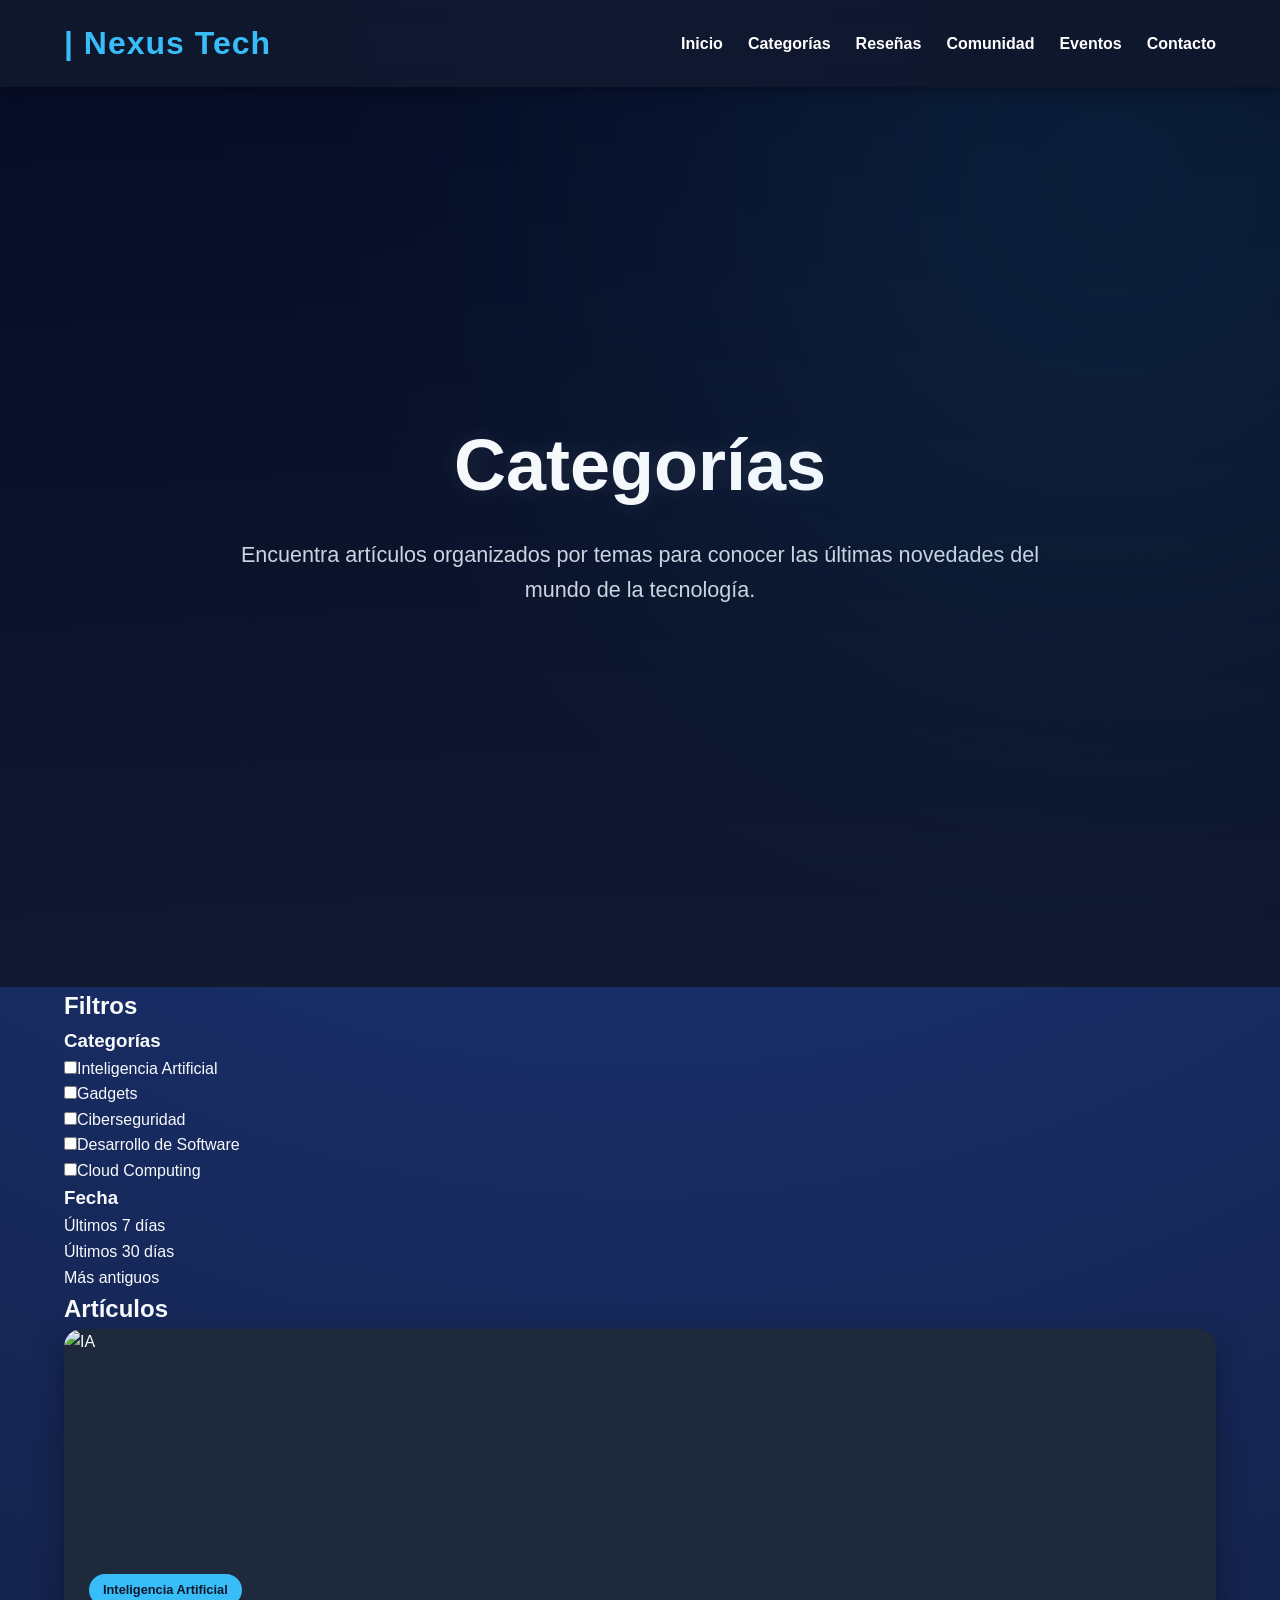
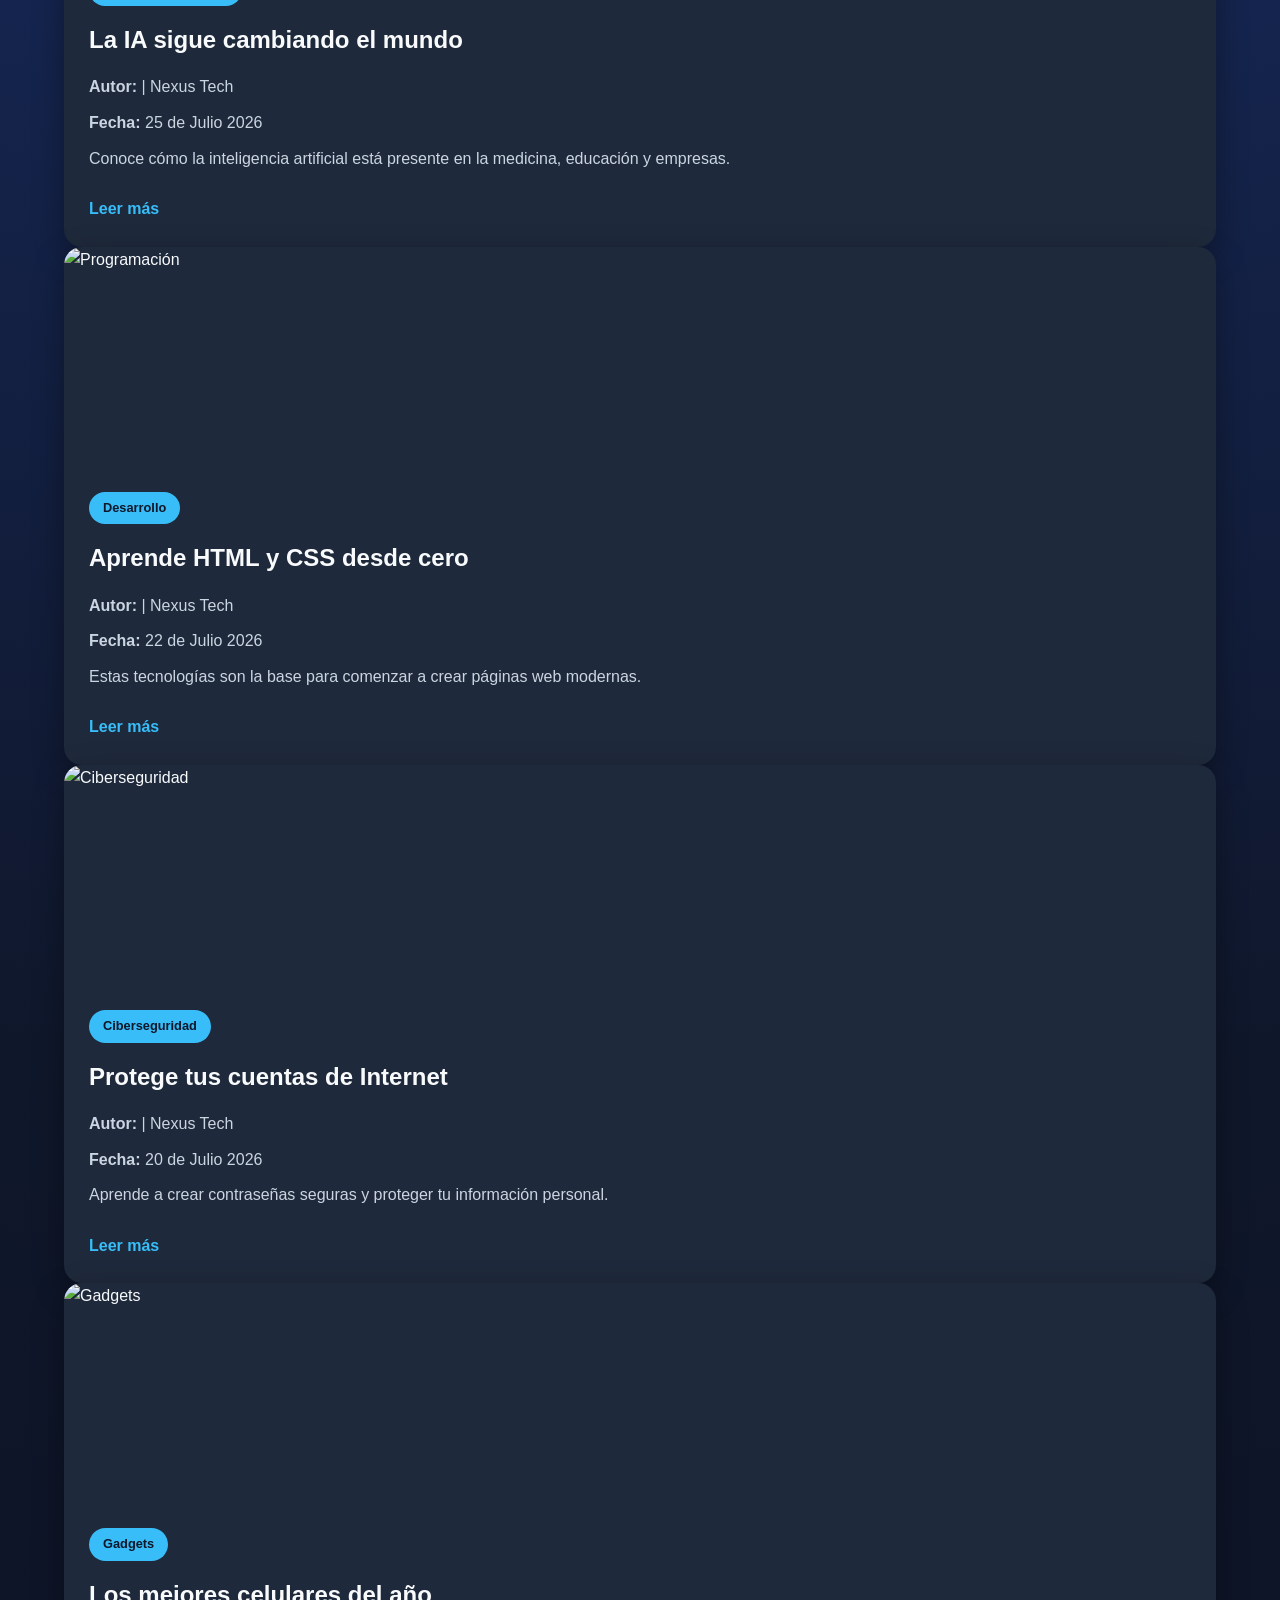
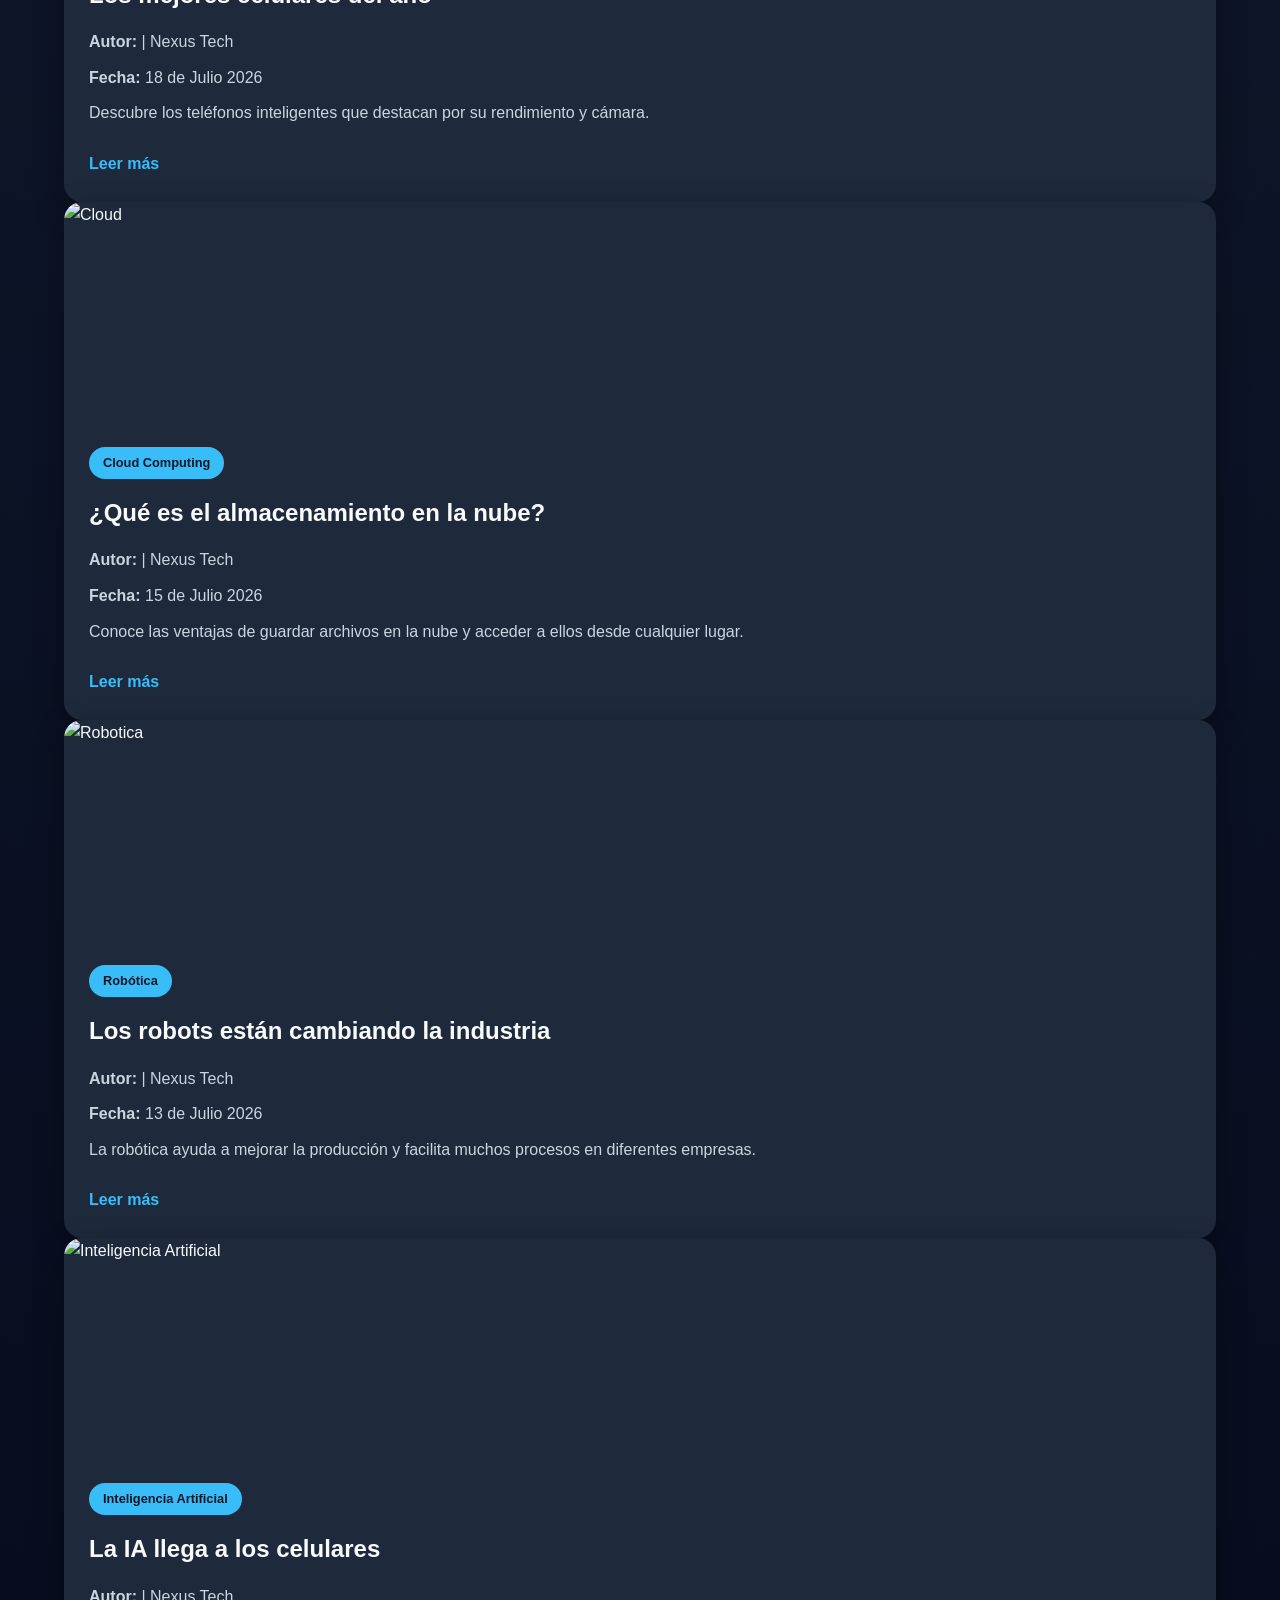
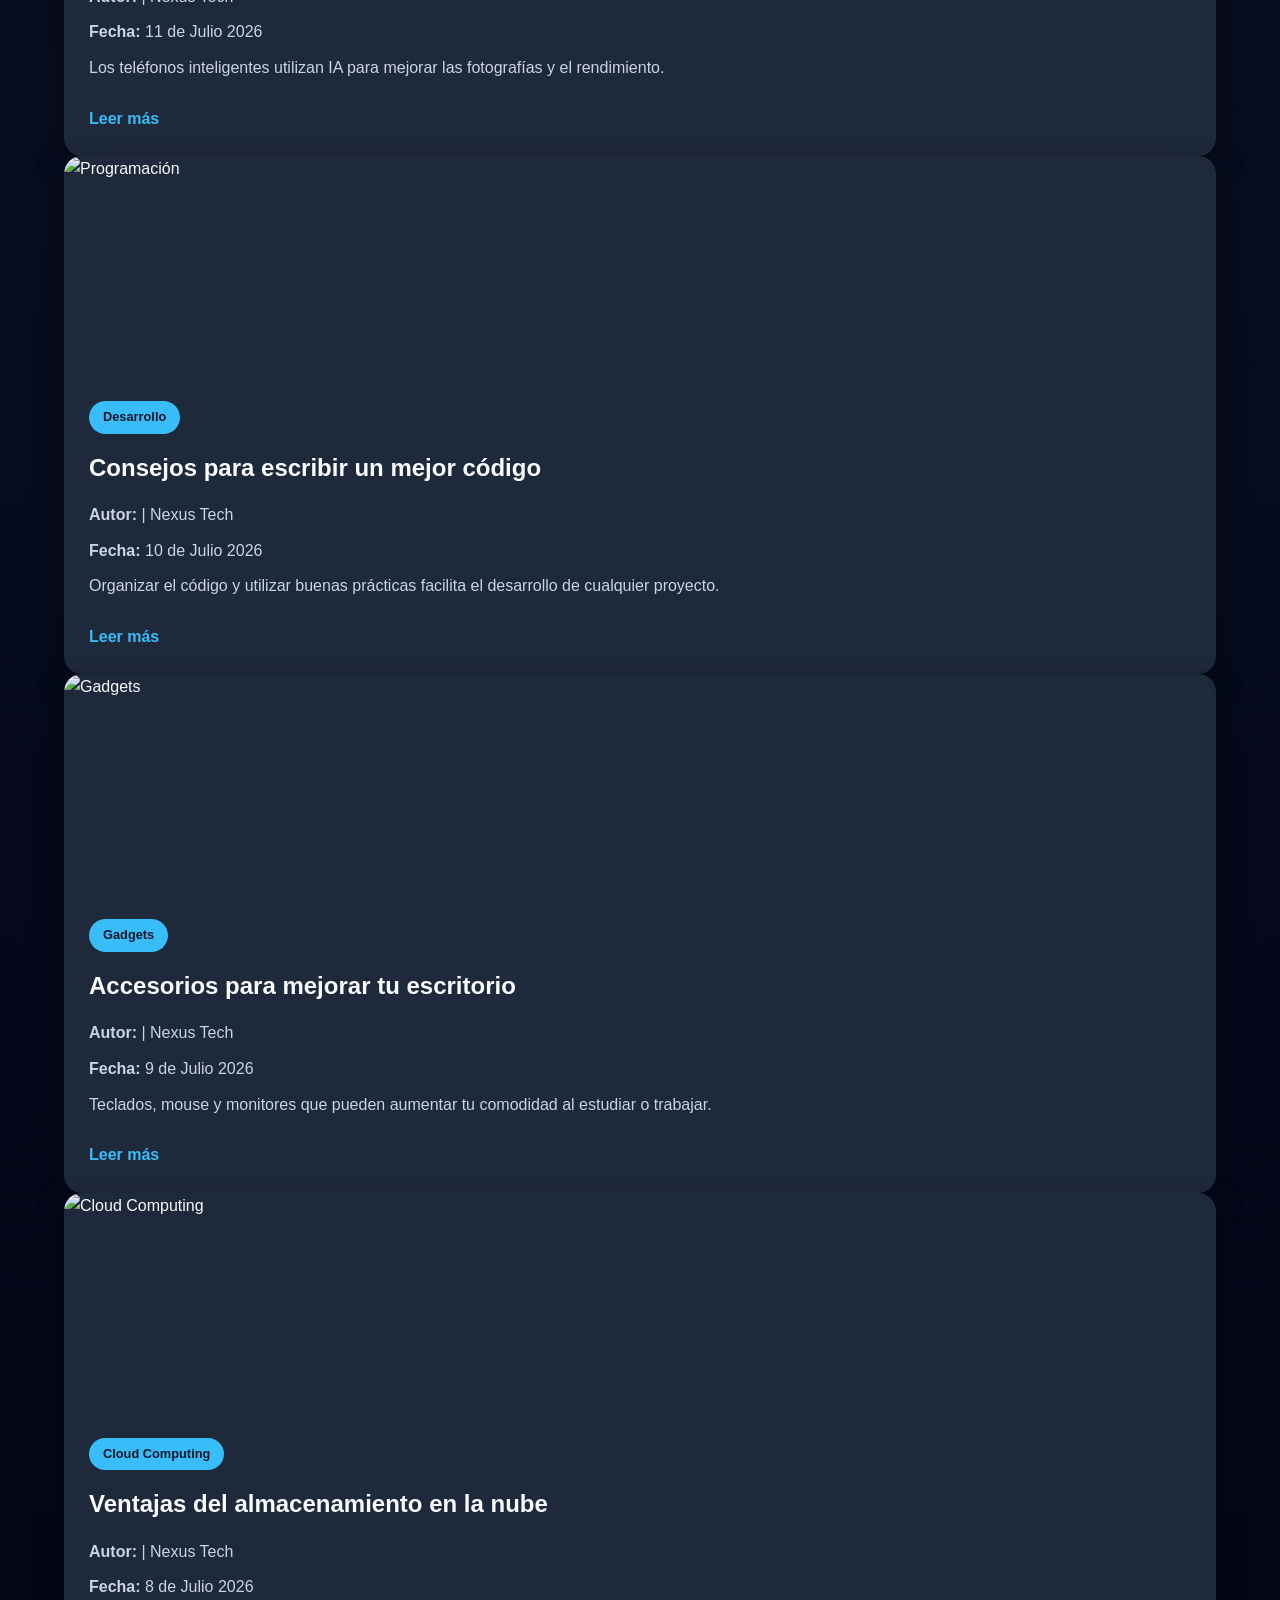
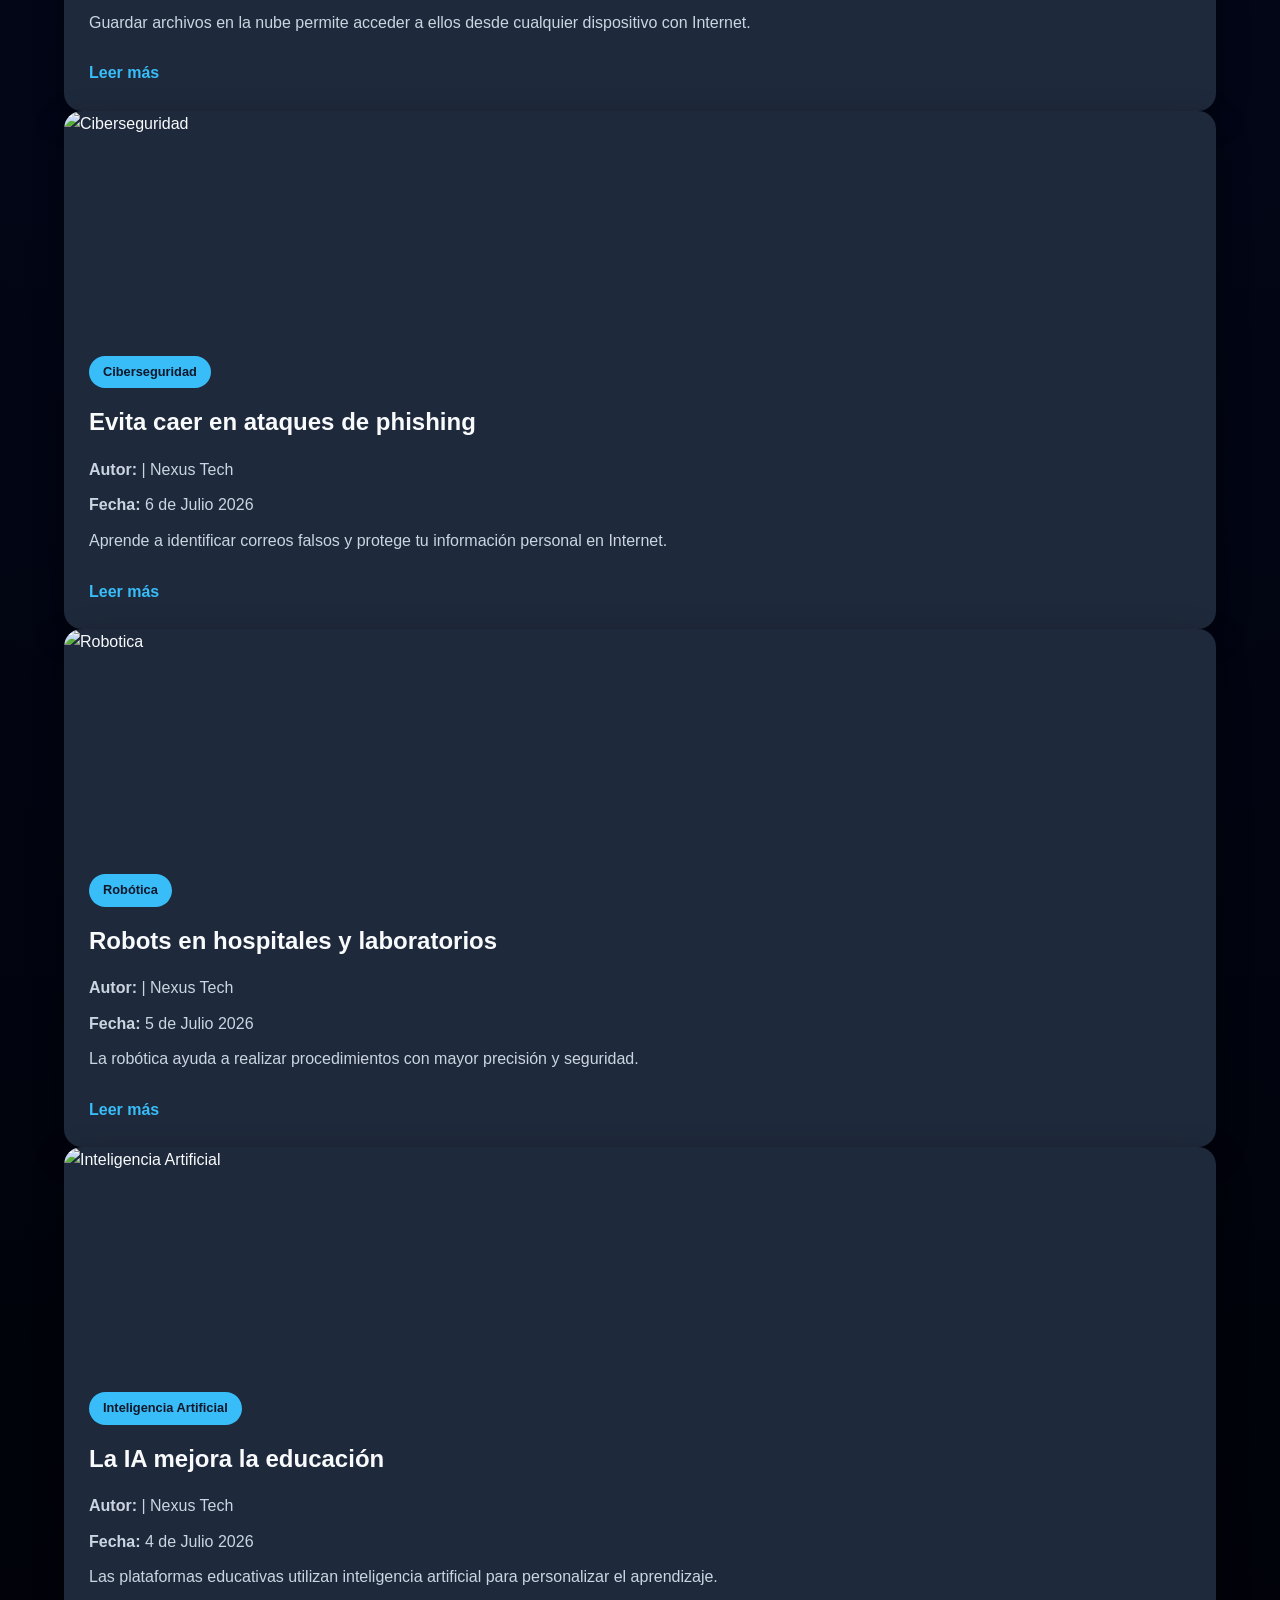
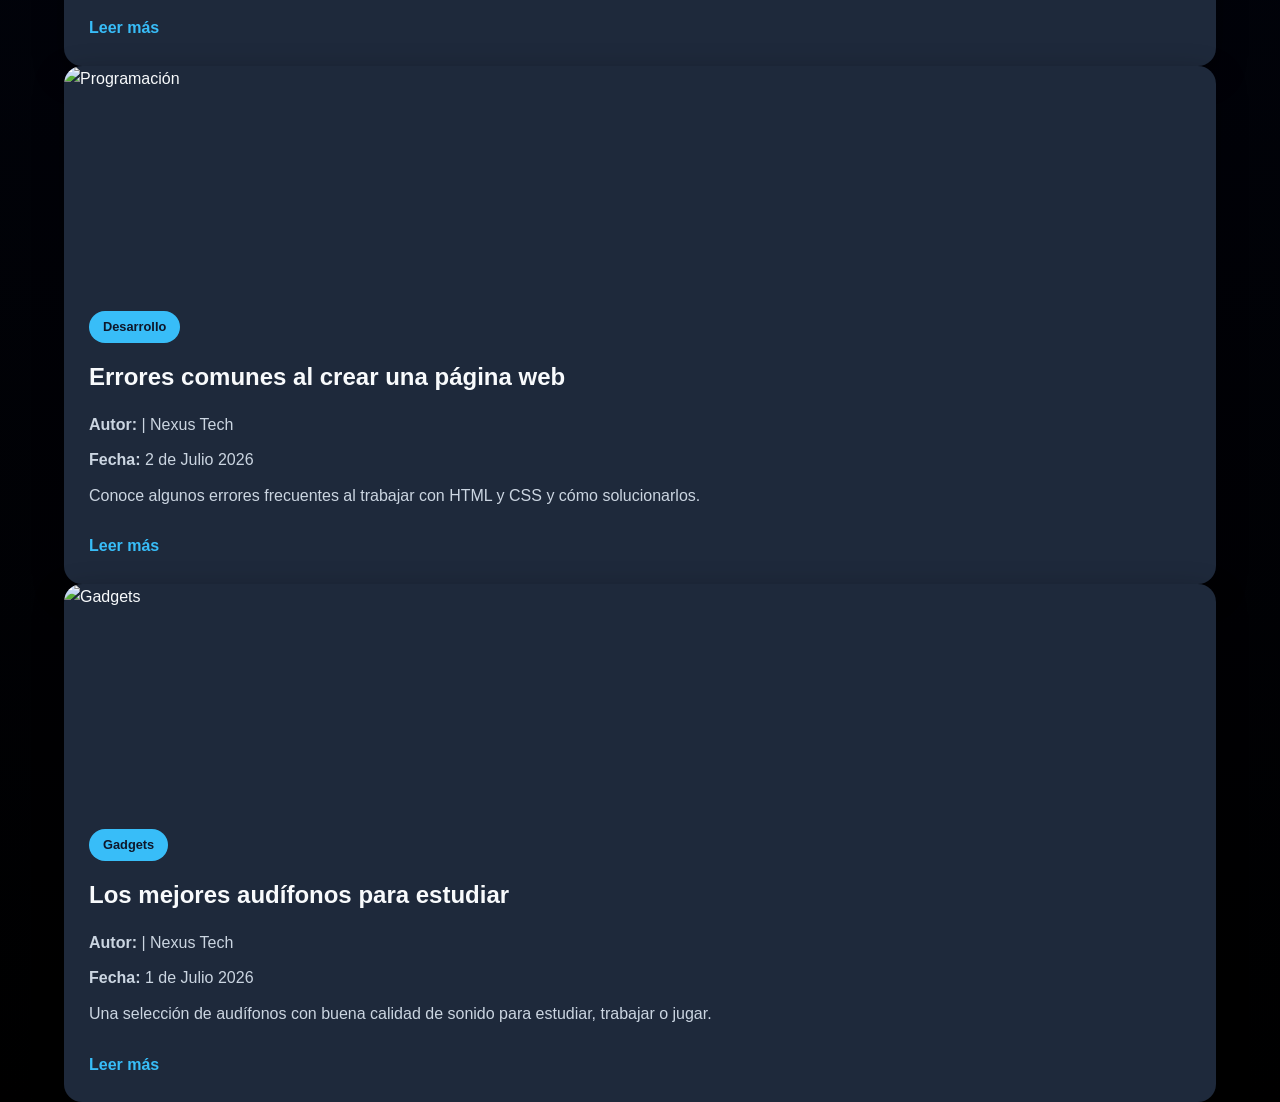
==== pages/categorias.html @ 12af5090 "Implementación de las páginas principales: Inicio y Categorías" ====
<!DOCTYPE html>
<html lang="es">
<head>
    <meta charset="UTF-8">
    <meta name="viewport" content="width=device-width, initial-scale=1.0">
    <title>| Nexus Tech - Categorías</title>
    <link rel="stylesheet" href="../assets/css/main.css">
</head>
<body>
    <header class="header">
        <div class="contenedor">
            <div class="logo">
                <h1>| Nexus Tech</h1>
            </div>
            <nav class="menu">
                <ul>
                    <li><a href="../index.html">Inicio</a></li>
                    <li><a href="categorias.html">Categorías</a></li>
                    <li><a href="resenas.html">Reseñas</a></li>
                    <li><a href="comunidad.html">Comunidad</a></li>
                    <li><a href="eventos.html">Eventos</a></li>
                    <li><a href="contacto.html">Contacto</a></li>
                </ul>
            </nav>
        </div>
    </header>

    <!--TITULO 8:39 -->
    <section class="hero">
        <div class="hero-contenido">
            <h2>Categorías</h2>
            <p>Encuentra artículos organizados por temas para conocer las últimas novedades del mundo de la tecnología.</p>
        </div>
    </section>
    <main class="contenedor">
        <div class="contenido-categorias">

            <aside class="filtros">
                <h2>Filtros</h2>
                <h3>Categorías</h3>
                <ul>
                    <li><input type="checkbox">Inteligencia Artificial</li>
                    <li><input type="checkbox">Gadgets</li>
                    <li><input type="checkbox">Ciberseguridad</li>
                    <li><input type="checkbox">Desarrollo de Software</li>
                    <li> <input type="checkbox">Cloud Computing</li>
                </ul>
                <h3>Fecha</h3>
                <ul>
                    <li>Últimos 7 días</li>
                    <li>Últimos 30 días</li>
                    <li>Más antiguos</li>
                </ul>
            </aside>

            <!--ARTÍCULOS 9:0 -->
            <section class="lista-articulos">
                <h2>Artículos</h2>
                <div class="grid-categorias">

                    <!-- Tarjeta 1 -->
                    <article class="tarjeta">
                        <img src="../assets/img/ia.jpg" alt="IA">
                        <div class="contenido">
                            <span>Inteligencia Artificial</span>
                            <h3>La IA sigue cambiando el mundo</h3>
                            <p><strong>Autor:</strong> | Nexus Tech</p>
                            <p><strong>Fecha:</strong> 25 de Julio 2026</p>
                            <p>Conoce cómo la inteligencia artificial está presente en la medicina, educación y empresas.</p>
                            <a href="#">Leer más</a>
                        </div>
                    </article>

                    <!-- Tarjeta 2 -->
                    <article class="tarjeta">
                        <img src="../assets/img/programacion.jpg" alt="Programación">
                        <div class="contenido">
                            <span>Desarrollo</span>
                            <h3>Aprende HTML y CSS desde cero</h3>
                            <p><strong>Autor:</strong> | Nexus Tech</p>
                            <p><strong>Fecha:</strong> 22 de Julio 2026</p>
                            <p>Estas tecnologías son la base para comenzar a crear páginas web modernas.</p>
                            <a href="#">Leer más</a>
                        </div>
                    </article>

                    <!-- Tarjeta 3 -->
                    <article class="tarjeta">
                        <img src="../assets/img/ciberseguridad.jpg" alt="Ciberseguridad">
                        <div class="contenido">
                            <span>Ciberseguridad</span>
                            <h3>Protege tus cuentas de Internet</h3>
                            <p><strong>Autor:</strong> | Nexus Tech</p>
                            <p><strong>Fecha:</strong> 20 de Julio 2026</p>
                            <p>Aprende a crear contraseñas seguras y proteger tu información personal.</p>
                            <a href="#">Leer más</a>
                        </div>
                    </article>

                    <!-- Tarjeta 4 -->
                    <article class="tarjeta">
                        <img src="../assets/img/gadgets.jpg" alt="Gadgets">
                        <div class="contenido">
                            <span>Gadgets</span>
                            <h3>Los mejores celulares del año</h3>
                            <p><strong>Autor:</strong> | Nexus Tech</p>
                            <p><strong>Fecha:</strong> 18 de Julio 2026</p>
                            <p>Descubre los teléfonos inteligentes que destacan por su rendimiento y cámara.</p>
                            <a href="#">Leer más</a>
                        </div>
                    </article>

                    <!-- Tarjeta 5 -->
                    <article class="tarjeta">
                        <img src="../assets/img/cloud.jpg" alt="Cloud">
                        <div class="contenido">
                            <span>Cloud Computing</span>
                            <h3>¿Qué es el almacenamiento en la nube?</h3>
                            <p><strong>Autor:</strong> | Nexus Tech</p>
                            <p><strong>Fecha:</strong> 15 de Julio 2026</p>
                            <p>Conoce las ventajas de guardar archivos en la nube y acceder a ellos desde cualquier lugar.</p>
                            <a href="#">Leer más</a>
                        </div>
                    </article>

                     <!-- Tarjeta 6 -->
                    <article class="tarjeta">
                        <img src="../assets/img/robotica.jpg" alt="Robotica">
                        <div class="contenido">
                            <span>Robótica</span>
                            <h3>Los robots están cambiando la industria</h3>
                            <p><strong>Autor:</strong> | Nexus Tech</p>
                            <p><strong>Fecha:</strong> 13 de Julio 2026</p>
                            <p>La robótica ayuda a mejorar la producción y facilita muchos procesos en diferentes empresas.</p>
                            <a href="#">Leer más</a>
                        </div>
                    </article>

                    <!-- Tarjeta 7 -->
                    <article class="tarjeta">
                        <img src="../assets/img/ia.jpg" alt="Inteligencia Artificial">
                        <div class="contenido">
                            <span>Inteligencia Artificial</span>
                            <h3>La IA llega a los celulares</h3>
                            <p><strong>Autor:</strong> | Nexus Tech</p>
                            <p><strong>Fecha:</strong> 11 de Julio 2026</p>
                            <p>Los teléfonos inteligentes utilizan IA para mejorar las fotografías y el rendimiento.</p>
                            <a href="#">Leer más</a>
                        </div>
                    </article>

                    <!-- Tarjeta 8 -->
                    <article class="tarjeta">
                        <img src="../assets/img/programacion.jpg" alt="Programación">
                        <div class="contenido">
                            <span>Desarrollo</span>
                            <h3>Consejos para escribir un mejor código</h3>
                            <p><strong>Autor:</strong> | Nexus Tech</p>
                            <p><strong>Fecha:</strong> 10 de Julio 2026</p>
                            <p>Organizar el código y utilizar buenas prácticas facilita el desarrollo de cualquier proyecto.</p>
                            <a href="#">Leer más</a>
                        </div>
                    </article>

                    <!-- Tarjeta 9 -->
                    <article class="tarjeta">
                        <img src="../assets/img/gadgets.jpg" alt="Gadgets">
                        <div class="contenido">
                            <span>Gadgets</span>
                            <h3>Accesorios para mejorar tu escritorio</h3>
                            <p><strong>Autor:</strong> | Nexus Tech</p>
                            <p><strong>Fecha:</strong> 9 de Julio 2026</p>
                            <p>Teclados, mouse y monitores que pueden aumentar tu comodidad al estudiar o trabajar.</p>
                            <a href="#">Leer más</a>
                        </div>
                    </article>

                    <!-- Tarjeta 10 -->
                    <article class="tarjeta">
                        <img src="../assets/img/cloud.jpg" alt="Cloud Computing">
                        <div class="contenido">
                            <span>Cloud Computing</span>
                            <h3>Ventajas del almacenamiento en la nube</h3>
                            <p><strong>Autor:</strong> | Nexus Tech</p>
                            <p><strong>Fecha:</strong> 8 de Julio 2026</p>
                            <p>Guardar archivos en la nube permite acceder a ellos desde cualquier dispositivo con Internet.</p>
                            <a href="#">Leer más</a>
                        </div>
                    </article>

                    <!-- Tarjeta 11 -->
                    <article class="tarjeta">
                        <img src="../assets/img/ciberseguridad.jpg" alt="Ciberseguridad">
                        <div class="contenido">
                            <span>Ciberseguridad</span>
                            <h3>Evita caer en ataques de phishing</h3>
                            <p><strong>Autor:</strong> | Nexus Tech</p>
                            <p><strong>Fecha:</strong> 6 de Julio 2026</p>
                            <p>Aprende a identificar correos falsos y protege tu información personal en Internet.</p>
                            <a href="#">Leer más</a>
                        </div>
                    </article>

                    <!-- Tarjeta 12 -->
                    <article class="tarjeta">
                        <img src="../assets/img/robotica.jpg" alt="Robotica">
                        <div class="contenido">
                            <span>Robótica</span>
                            <h3>Robots en hospitales y laboratorios</h3>
                            <p><strong>Autor:</strong> | Nexus Tech</p>
                            <p><strong>Fecha:</strong> 5 de Julio 2026</p>
                            <p>La robótica ayuda a realizar procedimientos con mayor precisión y seguridad.</p>
                            <a href="#">Leer más</a>
                        </div>
                    </article>

                    <!-- Tarjeta 13 -->
                    <article class="tarjeta">
                        <img src="../assets/img/ia.jpg" alt="Inteligencia Artificial">
                        <div class="contenido">
                            <span>Inteligencia Artificial</span>
                            <h3>La IA mejora la educación</h3>
                            <p><strong>Autor:</strong> | Nexus Tech</p>
                            <p><strong>Fecha:</strong> 4 de Julio 2026</p>
                            <p>Las plataformas educativas utilizan inteligencia artificial para personalizar el aprendizaje.</p>
                            <a href="#">Leer más</a>
                        </div>
                    </article>

                    <!-- Tarjeta 14 -->
                    <article class="tarjeta">
                        <img src="../assets/img/programacion.jpg" alt="Programación">
                        <div class="contenido">
                            <span>Desarrollo</span>
                            <h3>Errores comunes al crear una página web</h3>
                            <p><strong>Autor:</strong> | Nexus Tech</p>
                            <p><strong>Fecha:</strong> 2 de Julio 2026</p>
                            <p>Conoce algunos errores frecuentes al trabajar con HTML y CSS y cómo solucionarlos.</p>
                            <a href="#">Leer más</a>
                        </div>
                    </article>

                    <!-- Tarjeta 15 -->
                    <article class="tarjeta">
                        <img src="../assets/img/gadgets.jpg" alt="Gadgets">
                        <div class="contenido">
                            <span>Gadgets</span>
                            <h3>Los mejores audífonos para estudiar</h3>
                            <p><strong>Autor:</strong> | Nexus Tech</p>
                            <p><strong>Fecha:</strong> 1 de Julio 2026</p>
                            <p>Una selección de audífonos con buena calidad de sonido para estudiar, trabajar o jugar.</p>
                            <a href="#">Leer más</a>
                        </div>
                    </article>
---- assets/css/main.css ----
/* Importar los demás archivos */
@import url("layout.css");
@import url("components.css");
@import url("responsive.css");

/* RESET */
*{
    margin: 0;
    padding: 0;
    box-sizing: border-box;
}

/* VARIABLES */
:root{
    --color-principal:#0f172a;
    --color-secundario:#1e293b;
    --color-acento:#38bdf8;
    --color-texto:#f8fafc;
    --color-gris:#94a3b8;

    --fuente:'Segoe UI', Tahoma, Geneva, Verdana, sans-serif;
}

/* ESTILOS GENERALES */
body{
    font-family: var(--fuente);
    color: var(--color-texto);
    line-height: 1.6;

    background:
    radial-gradient(circle at top,#1e3a8a 0%,#0f172a 30%,#020617 70%,#000000 100%);

    overflow-x:hidden;
}

a{
    text-decoration: none;
    color: inherit;
}

ul{
    list-style: none;
}

img{
    width: 100%;
    display: block;
}

.contenedor{
    width: 90%;
    max-width: 1200px;
    margin: auto;
}
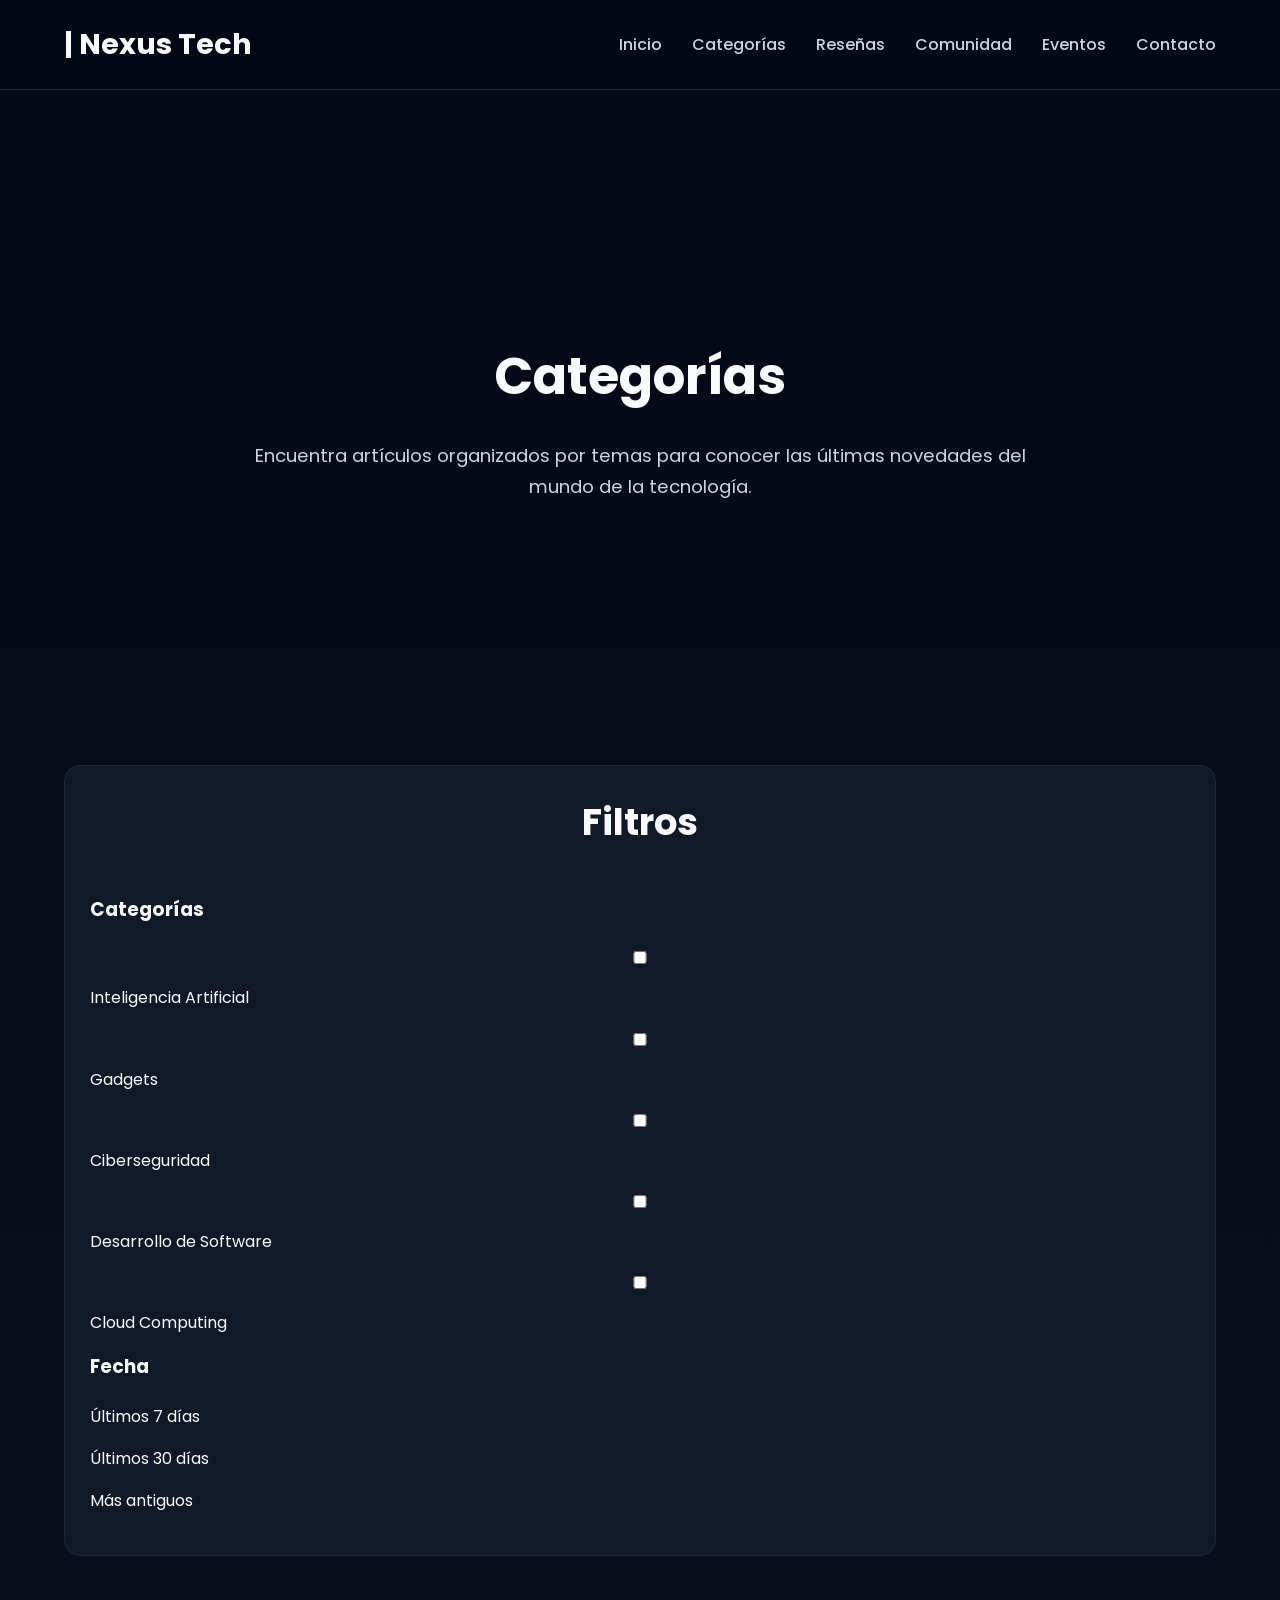
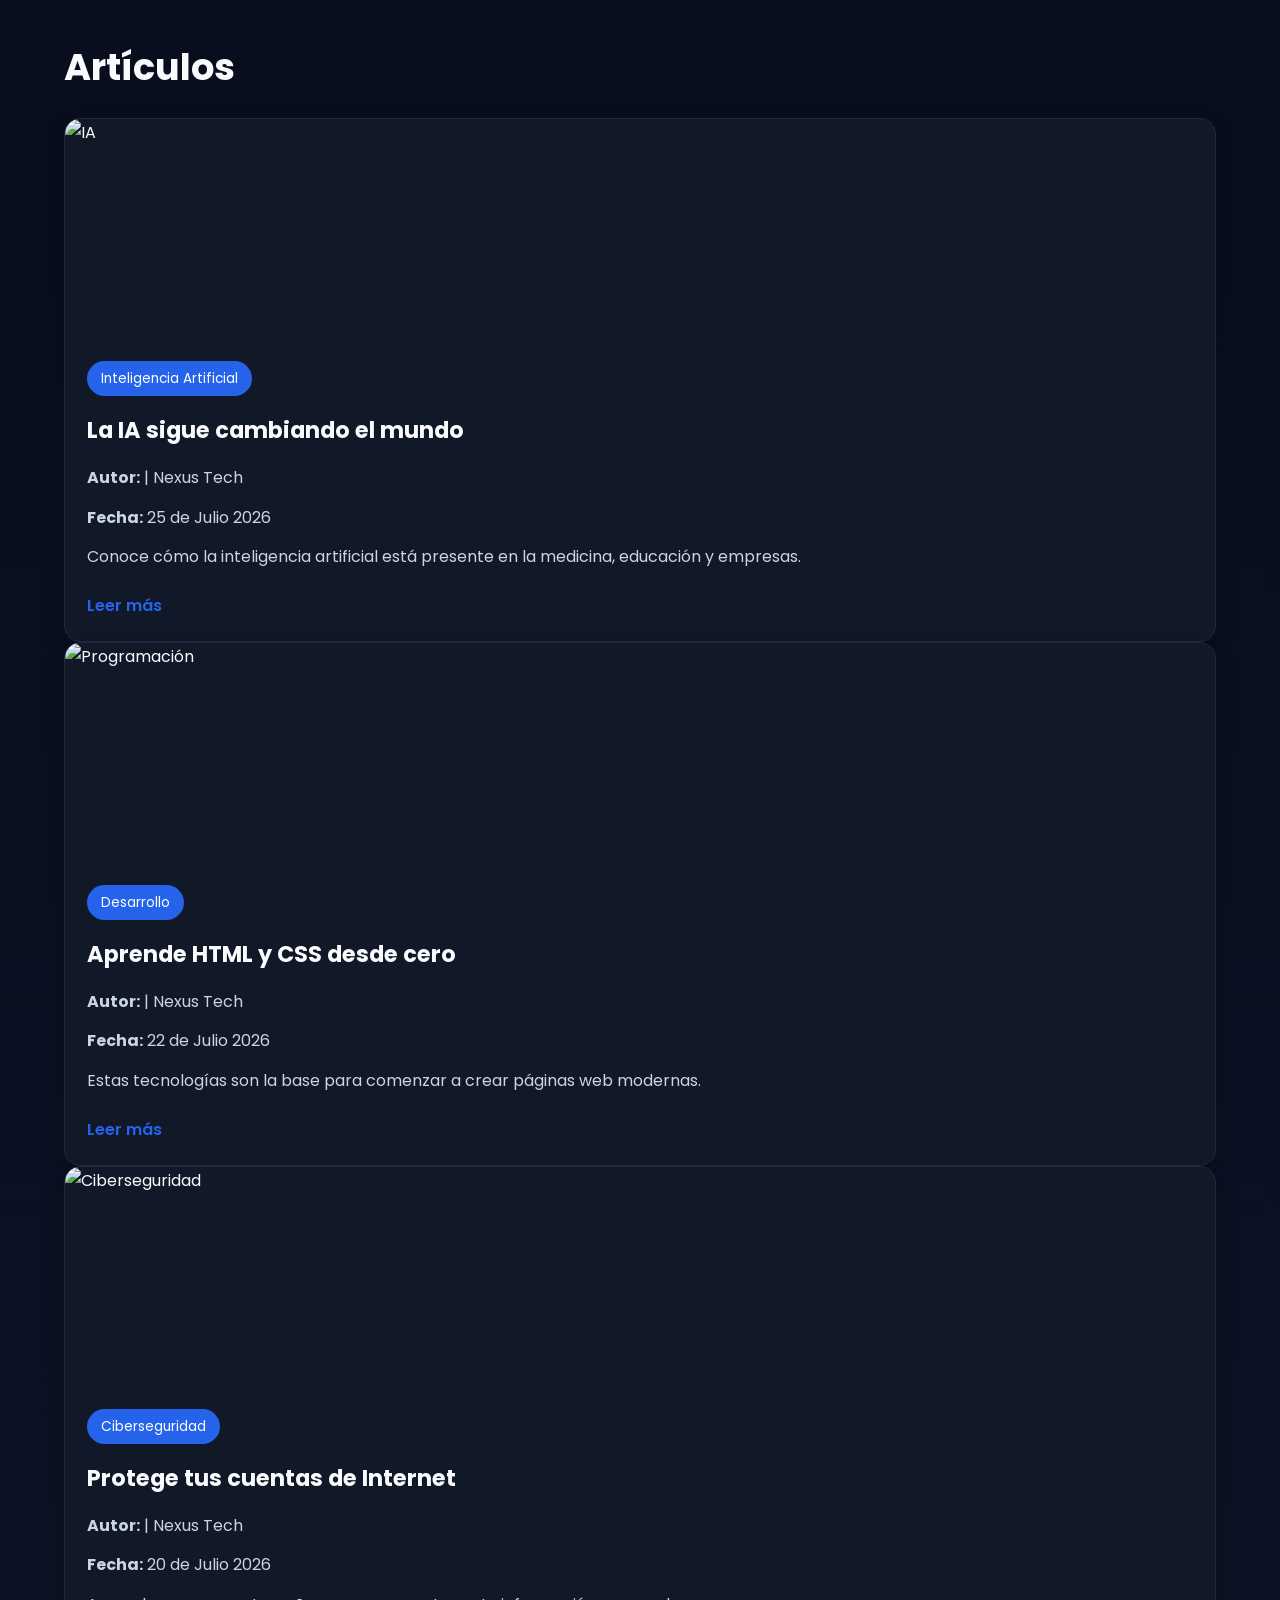
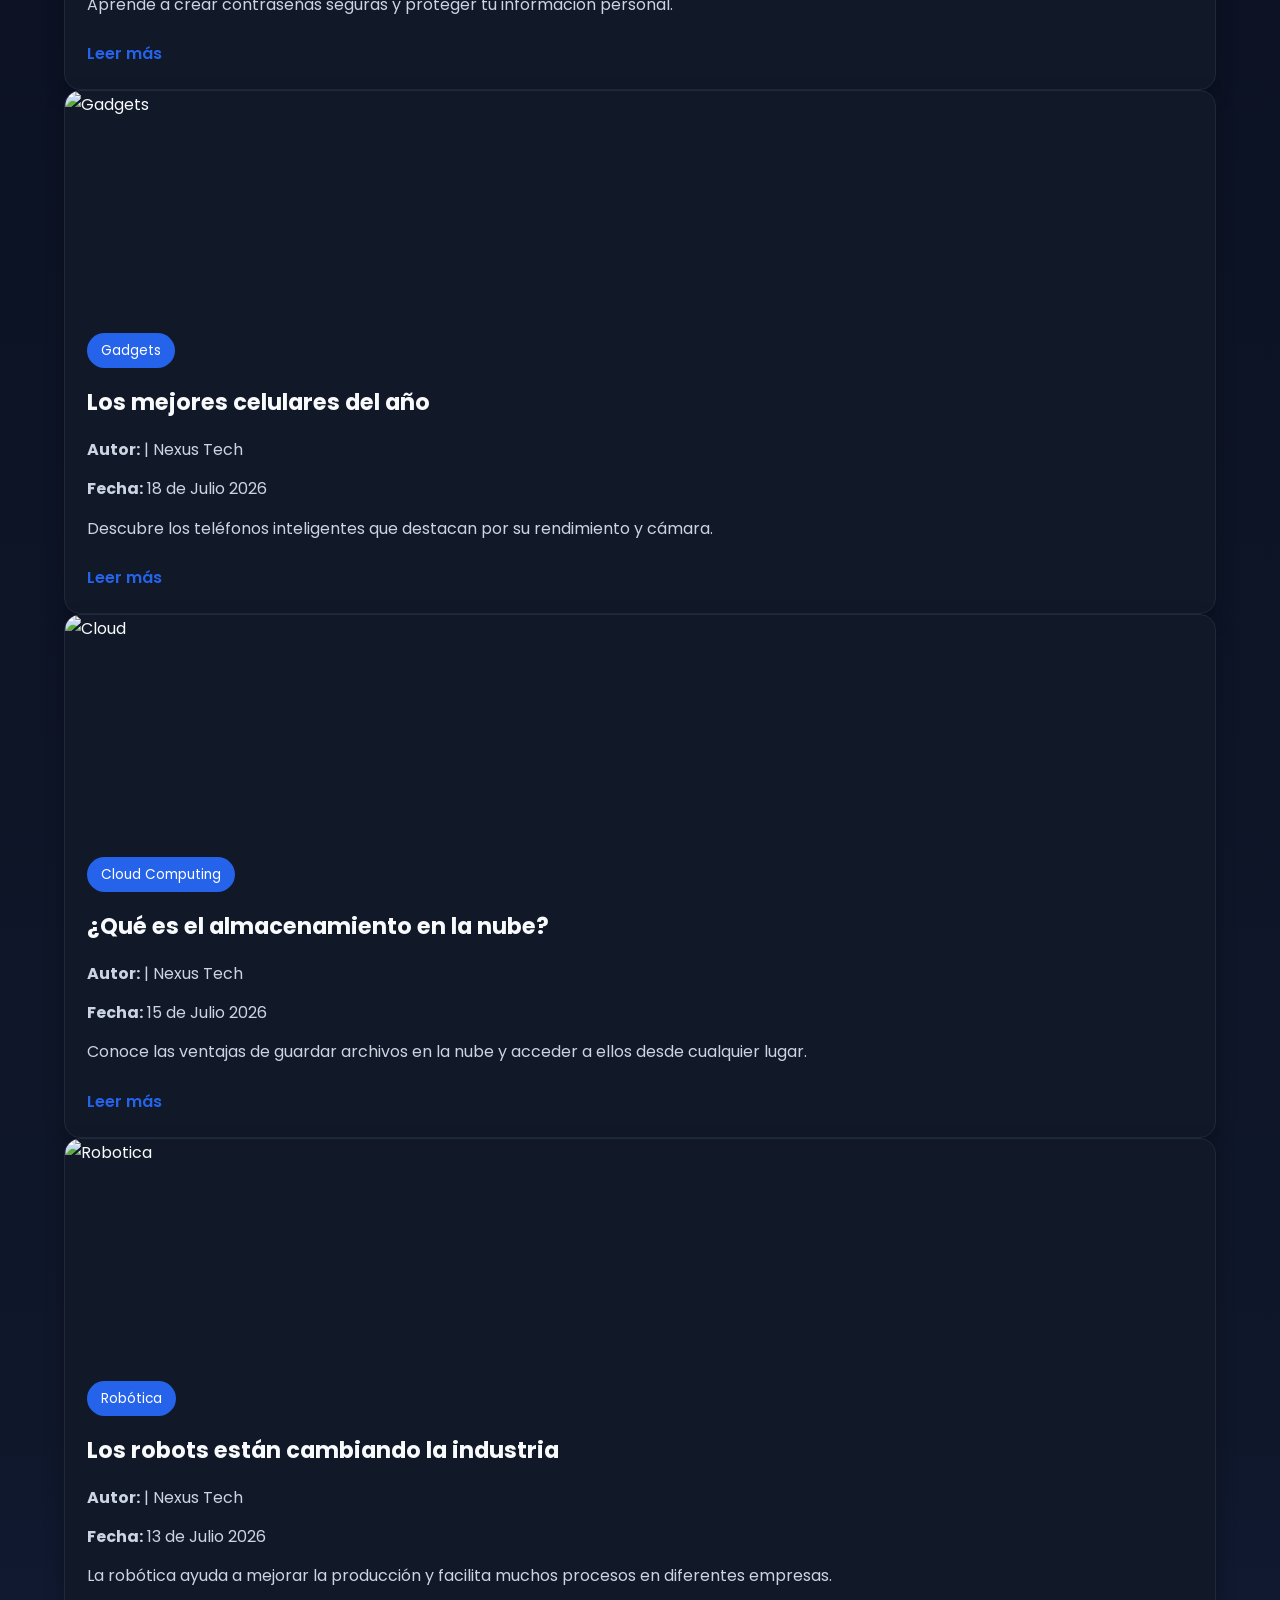
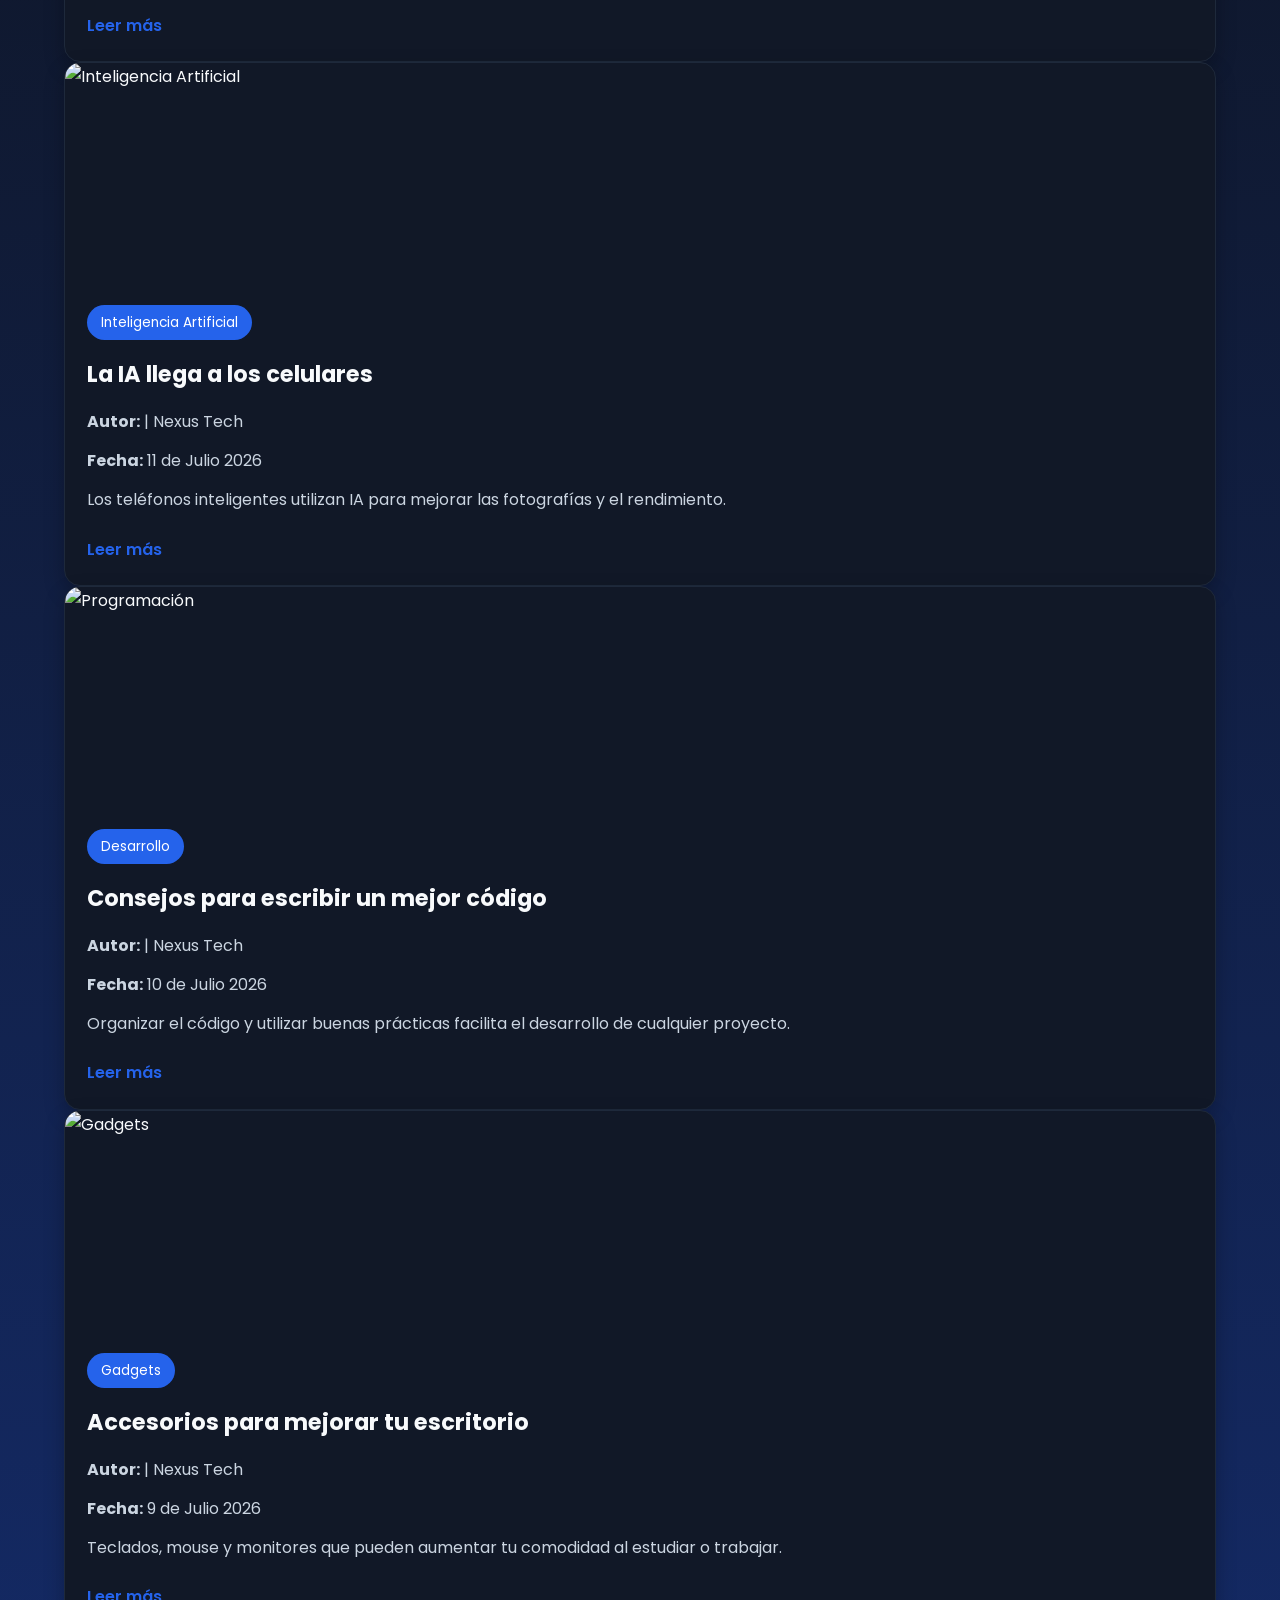
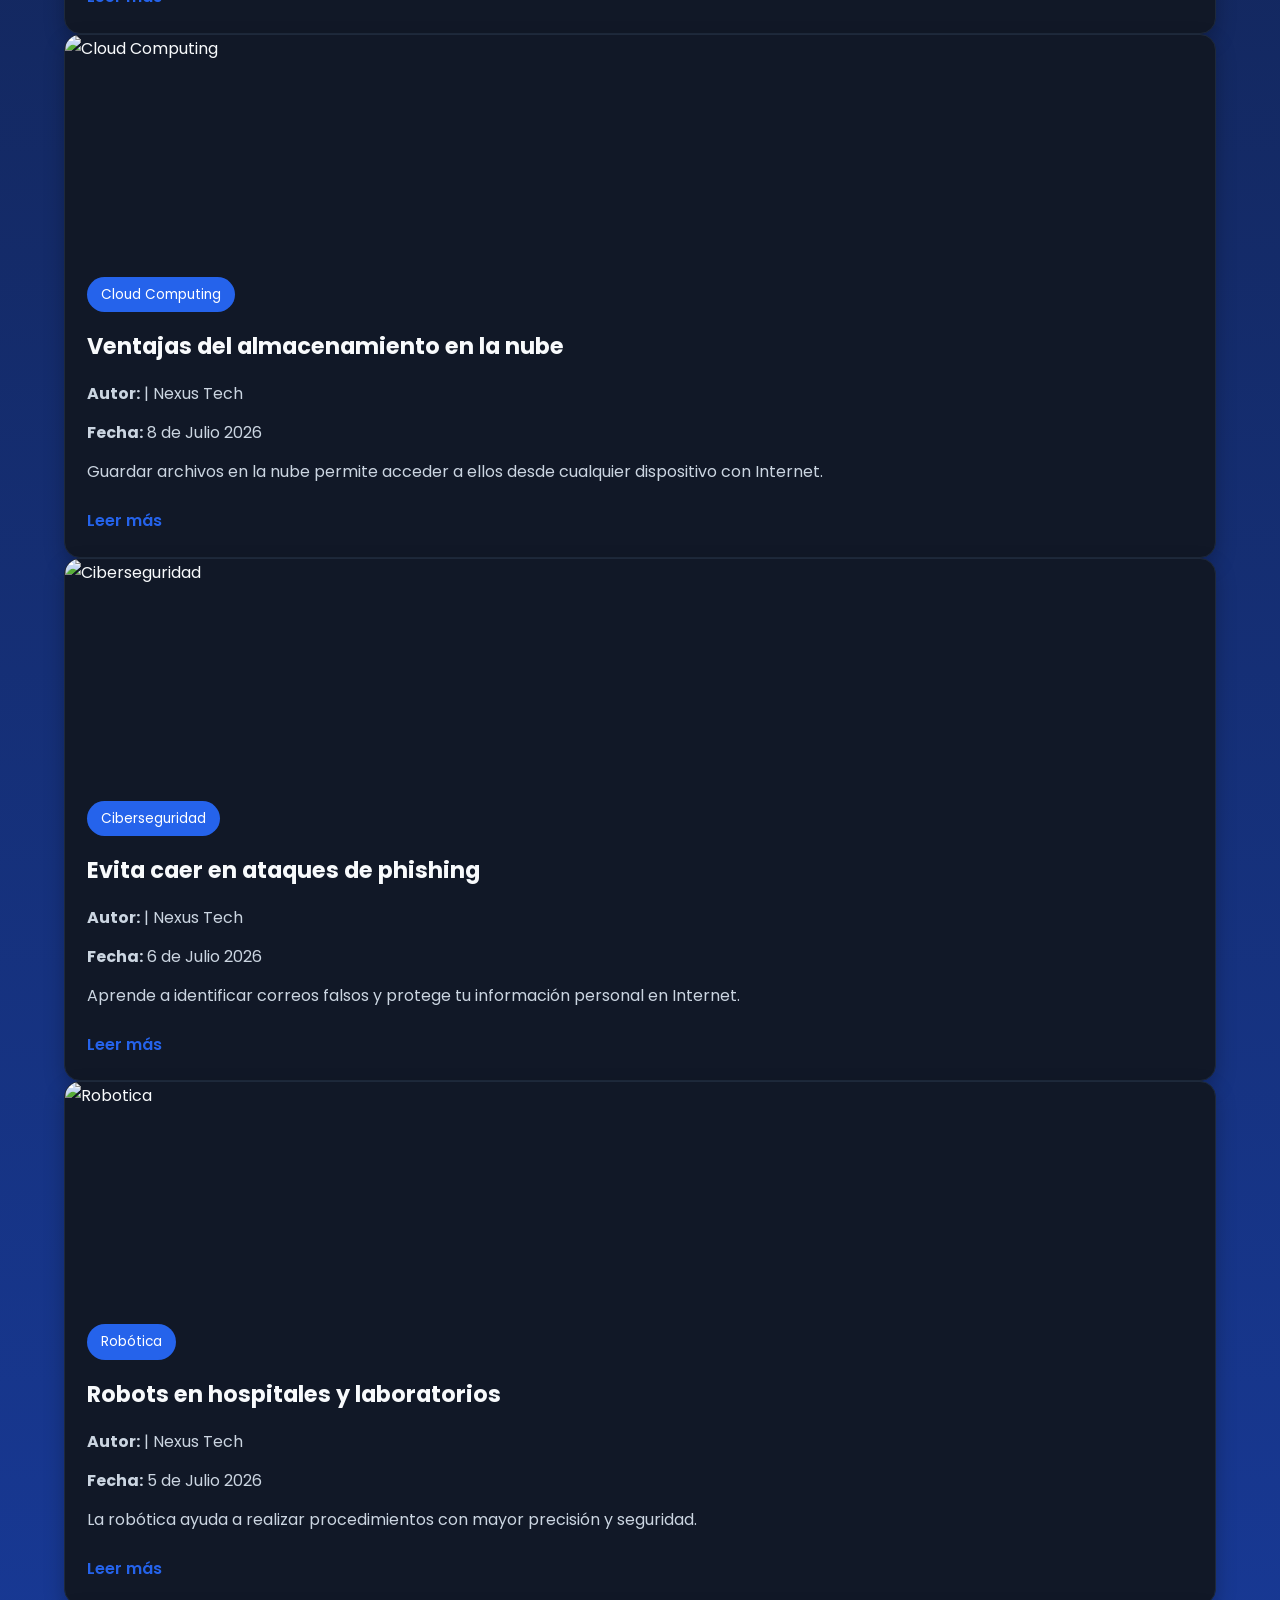
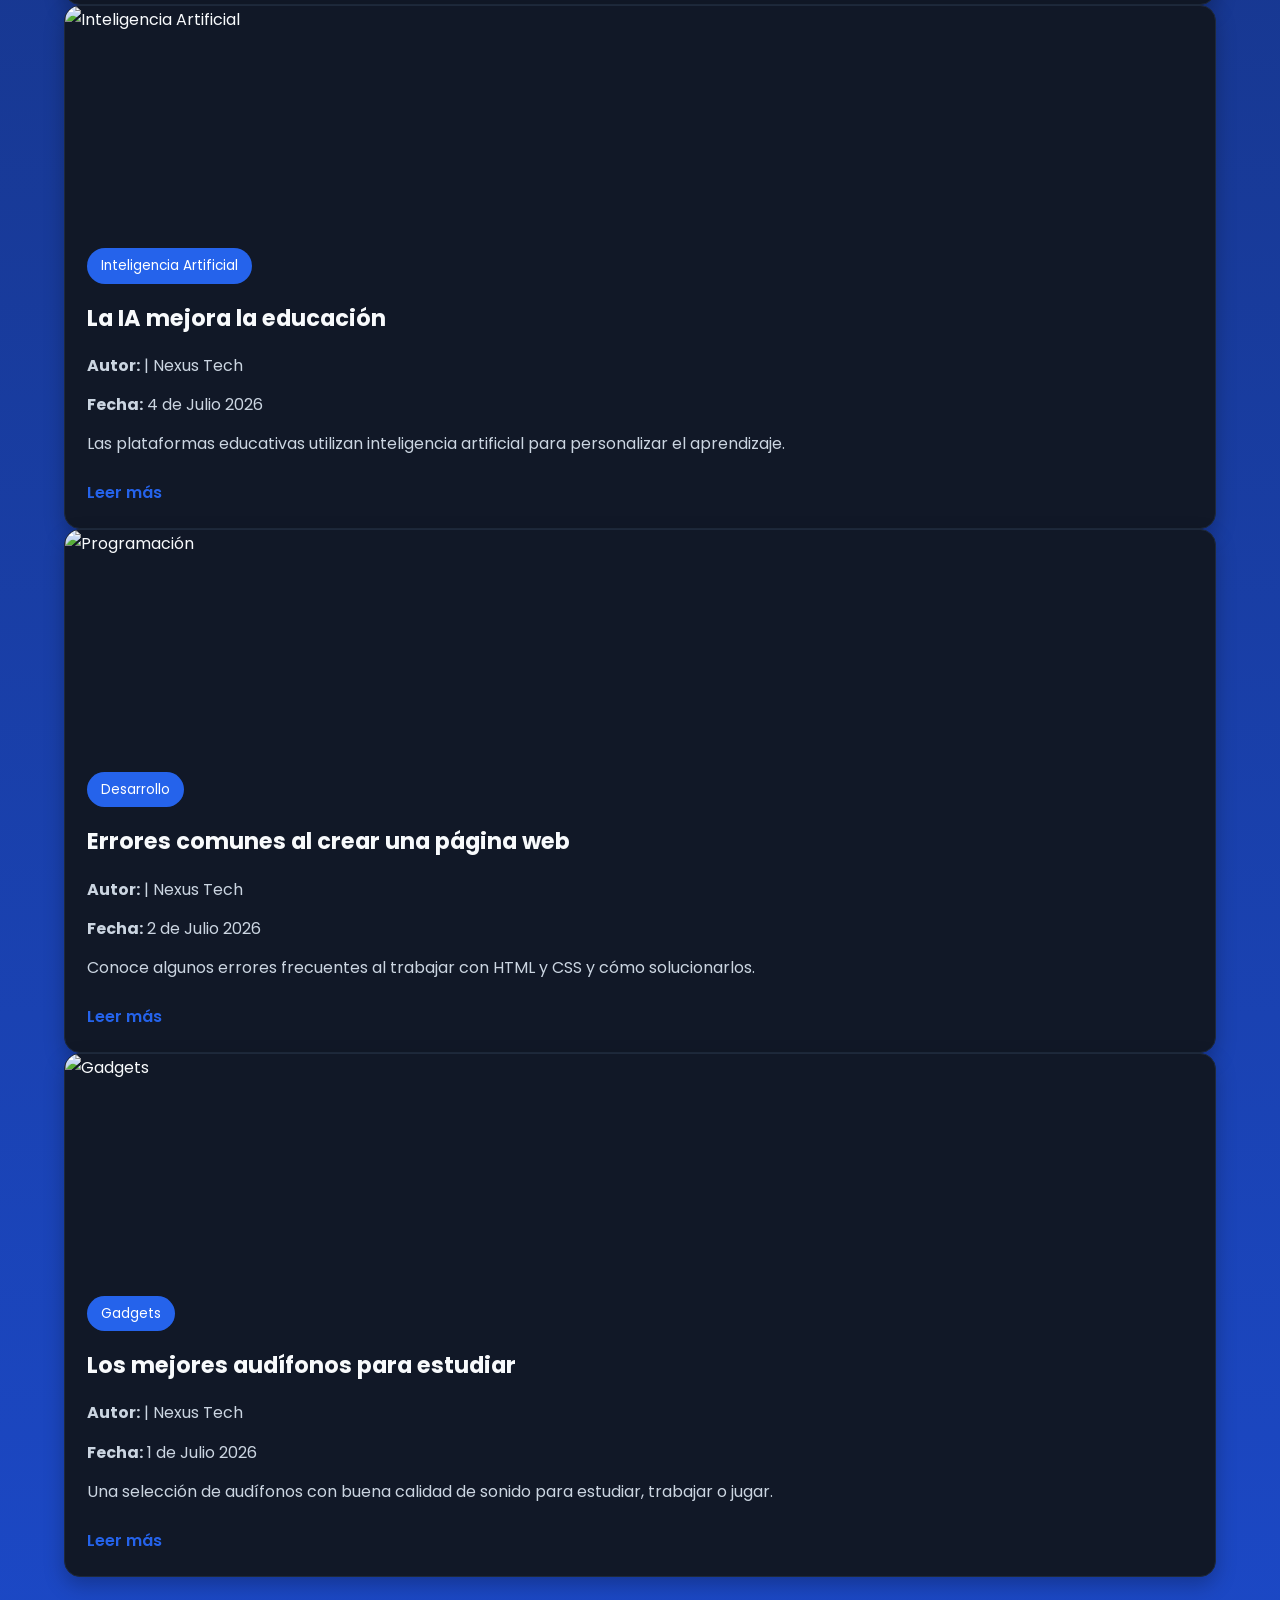
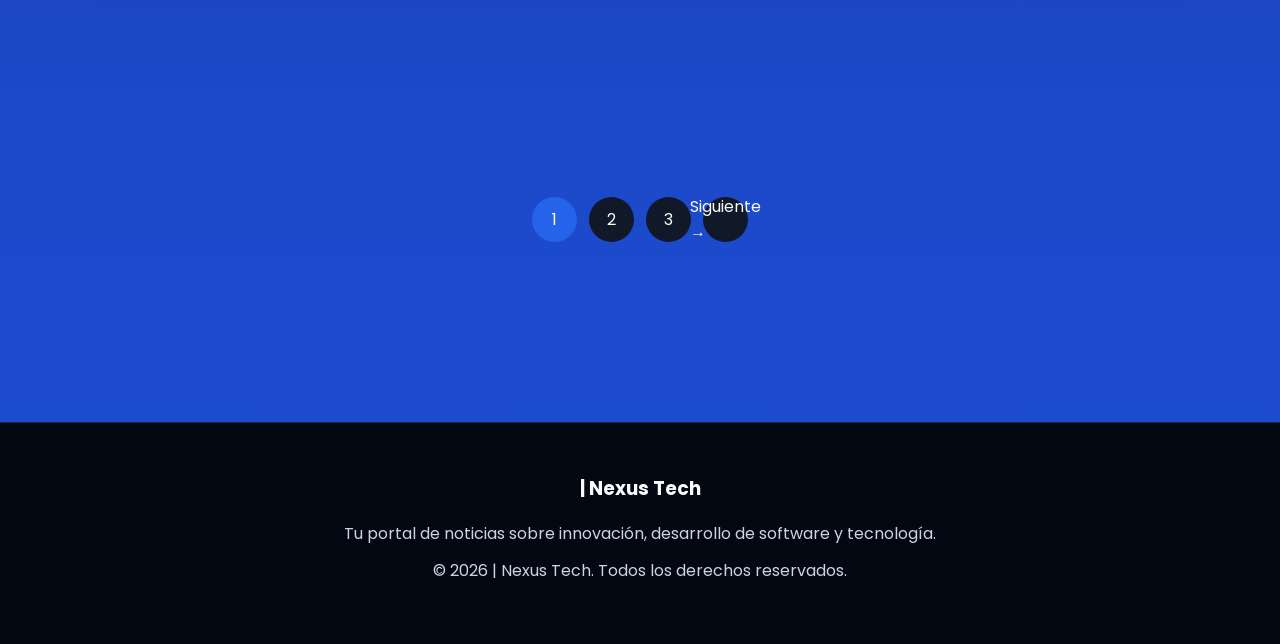
==== commit 5636f8ef: "style: :lipstick: Implemente el  diseño adaptable para dispositivos móviles y tabletas Implemente el" ====
--- a/pages/categorias.html
+++ b/pages/categorias.html
@@ -251,4 +251,28 @@
                             <p>Una selección de audífonos con buena calidad de sonido para estudiar, trabajar o jugar.</p>
                             <a href="#">Leer más</a>
                         </div>
-                    </article>+                    </article>
+                                    </div>
+            </section>
+
+            <!-- Paginación -->
+            <section class="paginacion">
+                <a href="#" class="activo">1</a>
+                <a href="#">2</a>
+                <a href="#">3</a>
+                <a href="#">Siguiente →</a>
+            </section>
+
+        </div>
+    </main>
+
+    <footer class="footer">
+        <div class="contenedor">
+            <h3>| Nexus Tech</h3>
+            <p>Tu portal de noticias sobre innovación, desarrollo de software y tecnología.</p>
+            <p>&copy; 2026 | Nexus Tech. Todos los derechos reservados.</p>
+        </div>
+    </footer>
+
+</body>
+</html>
--- a/assets/css/main.css
+++ b/assets/css/main.css
@@ -1,54 +1,141 @@
-/* Importar los demás archivos */
 @import url("layout.css");
 @import url("components.css");
 @import url("responsive.css");
 
-/* RESET */
-*{
-    margin: 0;
-    padding: 0;
-    box-sizing: border-box;
+@import url("https://fonts.googleapis.com/css2?family=Poppins:wght@300;400;500;600;700&display=swap");
+
+:root{
+
+    --color-fondo:#050816;
+    --color-fondo-secundario:#0f172a;
+    --color-principal:#2563eb;
+    --color-principal-hover:#3b82f6;
+    --color-texto:#f8fafc;
+    --color-texto-secundario:#cbd5e1;
+    --color-tarjeta:#111827;
+    --color-borde:#1e293b;
+
+    --sombra:0 10px 30px rgba(37,99,235,.20);
+
+    --radio:16px;
+
+    --transicion:.35s;
+
 }
 
-/* VARIABLES */
-:root{
-    --color-principal:#0f172a;
-    --color-secundario:#1e293b;
-    --color-acento:#38bdf8;
-    --color-texto:#f8fafc;
-    --color-gris:#94a3b8;
+*{
 
-    --fuente:'Segoe UI', Tahoma, Geneva, Verdana, sans-serif;
+    margin:0;
+    padding:0;
+    box-sizing:border-box;
+
 }
 
-/* ESTILOS GENERALES */
+html{
+
+    scroll-behavior:smooth;
+
+}
+
 body{
-    font-family: var(--fuente);
-    color: var(--color-texto);
-    line-height: 1.6;
 
-    background:
-    radial-gradient(circle at top,#1e3a8a 0%,#0f172a 30%,#020617 70%,#000000 100%);
+    font-family:"Poppins",sans-serif;
 
-    overflow-x:hidden;
+    background:linear-gradient(
+        180deg,
+        #050816 0%,
+        #0f172a 45%,
+        #1d4ed8 100%
+    );
+
+    color:var(--color-texto);
+
+    line-height:1.7;
+
+}
+
+img{
+
+    width:100%;
+
+    display:block;
+
 }
 
 a{
-    text-decoration: none;
-    color: inherit;
+
+    text-decoration:none;
+
+    color:inherit;
+
 }
 
 ul{
-    list-style: none;
-}
 
-img{
-    width: 100%;
-    display: block;
+    list-style:none;
+
 }
 
 .contenedor{
-    width: 90%;
-    max-width: 1200px;
-    margin: auto;
+
+    width:90%;
+    max-width:1300px;
+    margin:auto;
+
+}
+
+section{
+
+    padding:80px 0;
+
+}
+
+h1,h2,h3{
+
+    font-weight:700;
+
+}
+
+h2{
+
+    font-size:2.3rem;
+
+    margin-bottom:20px;
+
+}
+
+p{
+
+    color:var(--color-texto-secundario);
+
+}
+
+.boton{
+
+    display:inline-block;
+
+    margin-top:20px;
+
+    padding:14px 32px;
+
+    background:var(--color-principal);
+
+    color:white;
+
+    border-radius:50px;
+
+    transition:var(--transicion);
+
+    font-weight:600;
+
+}
+
+.boton:hover{
+
+    background:var(--color-principal-hover);
+
+    transform:translateY(-4px);
+
+    box-shadow:var(--sombra);
+
 }
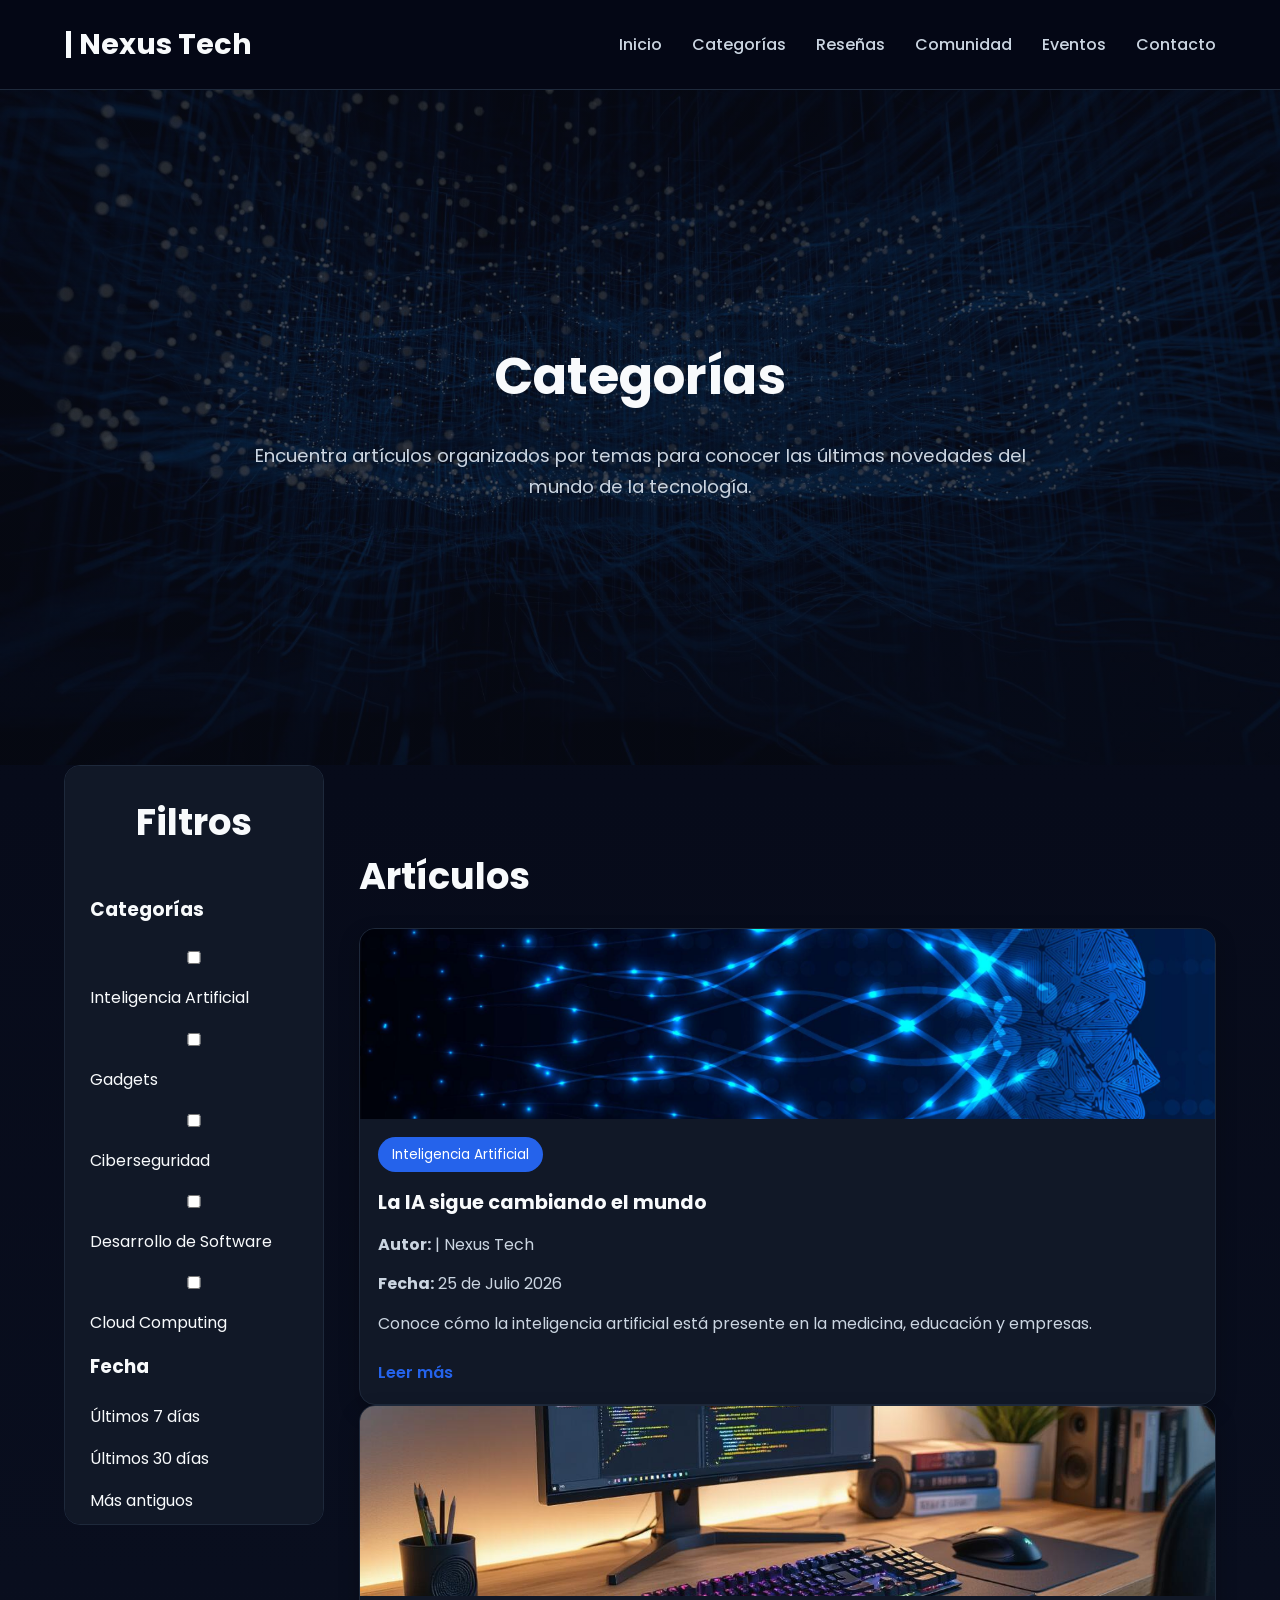
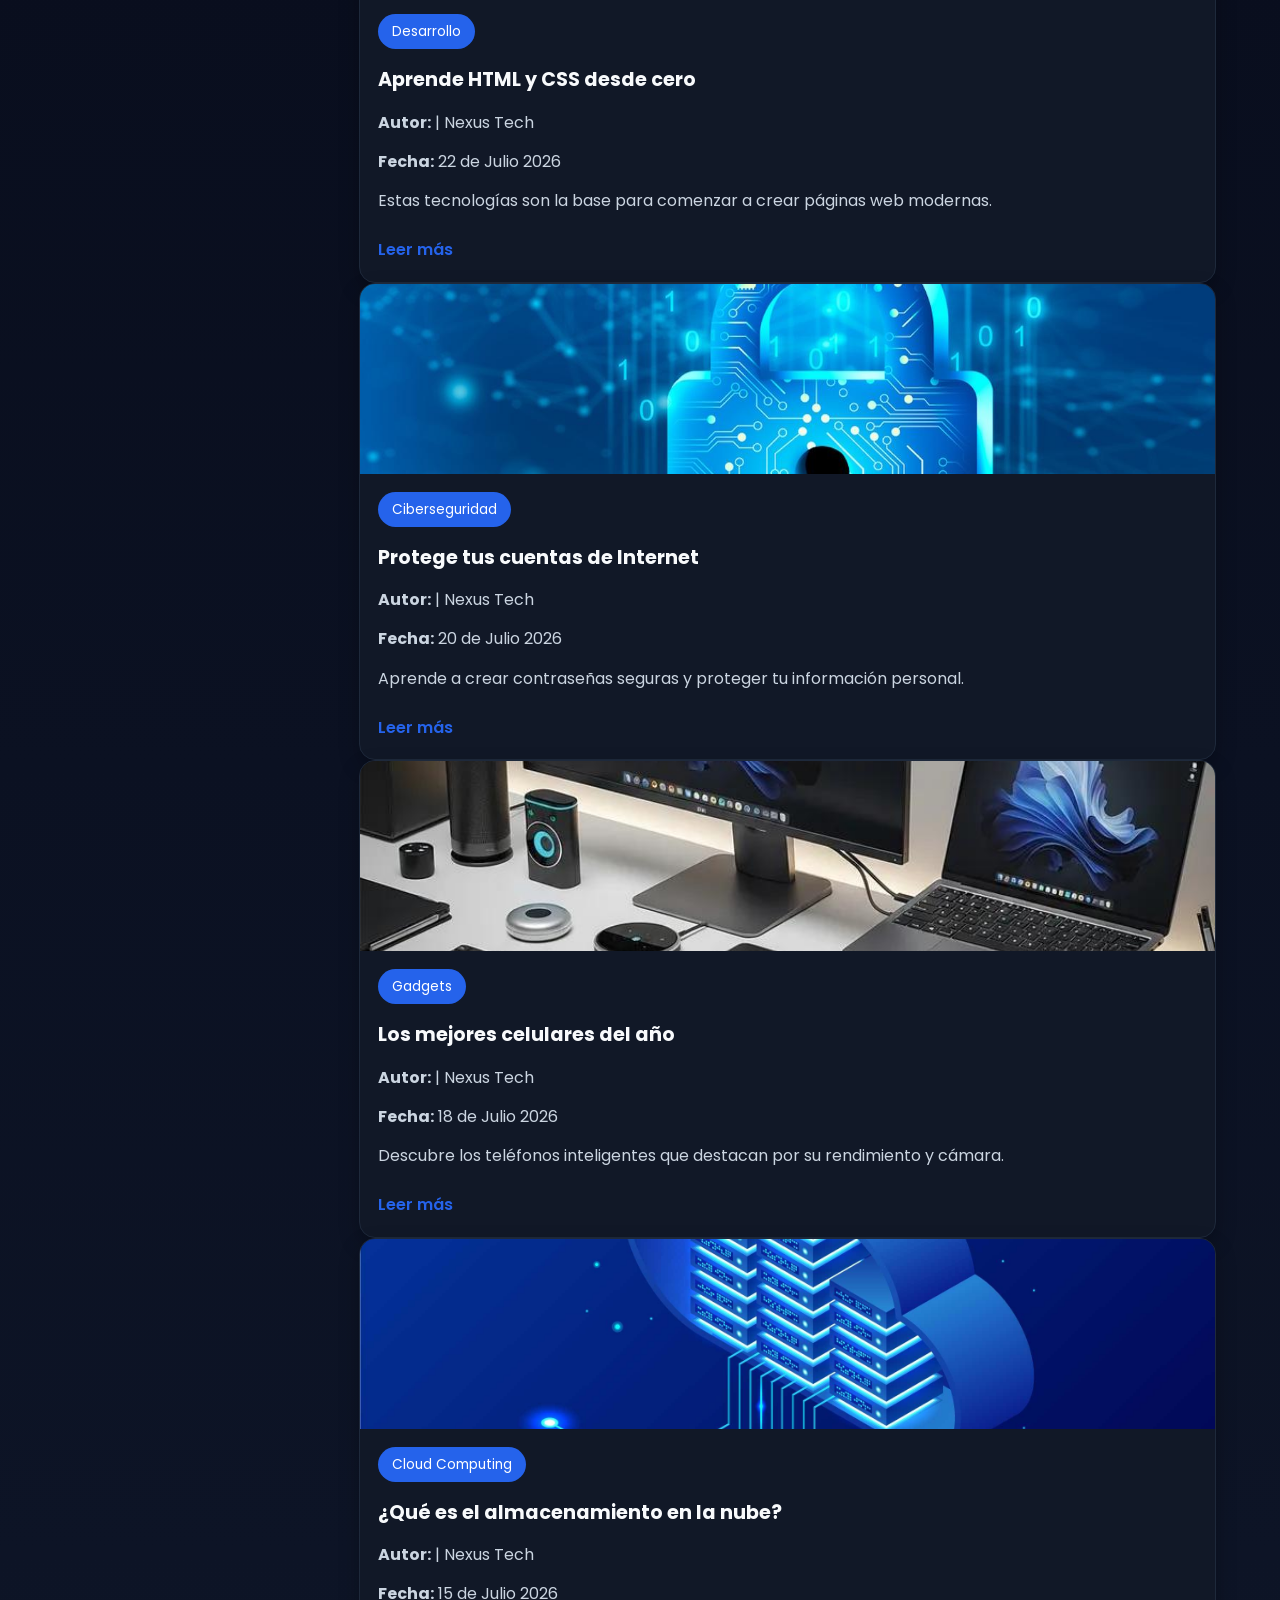
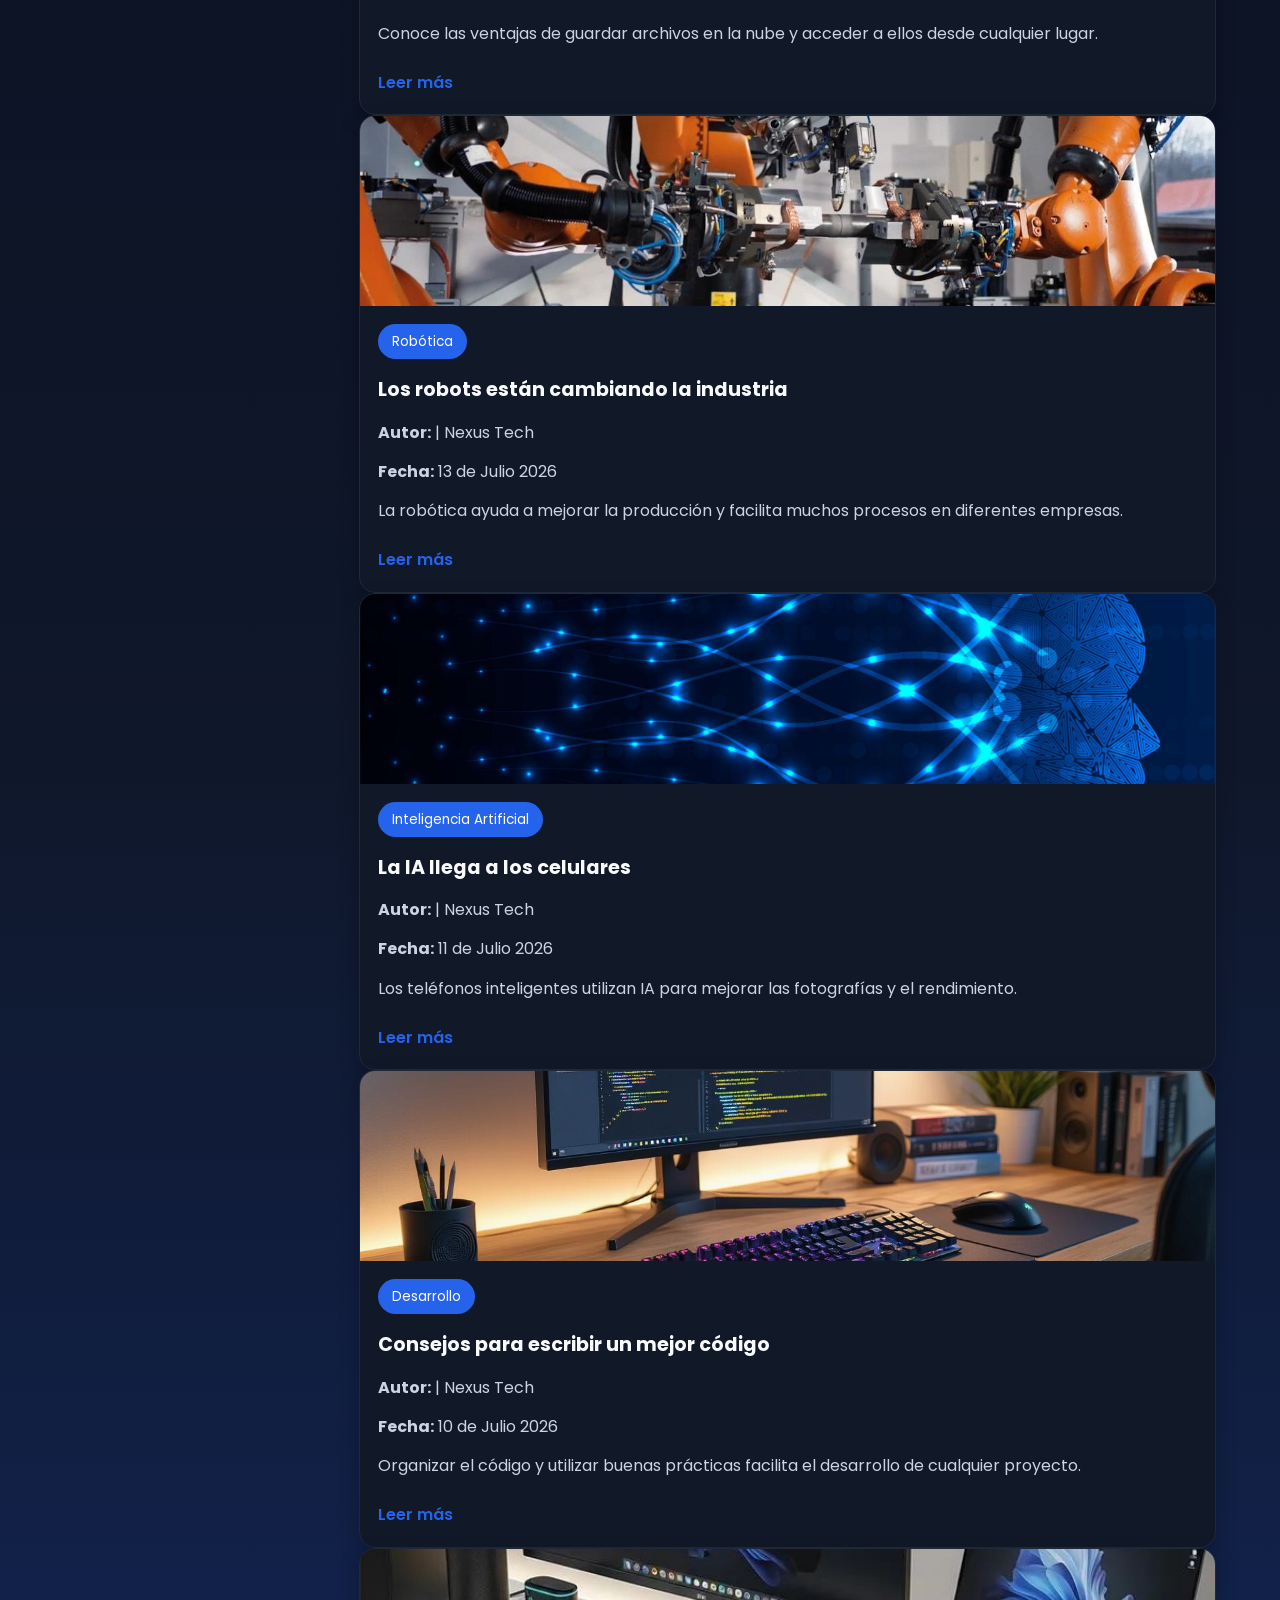
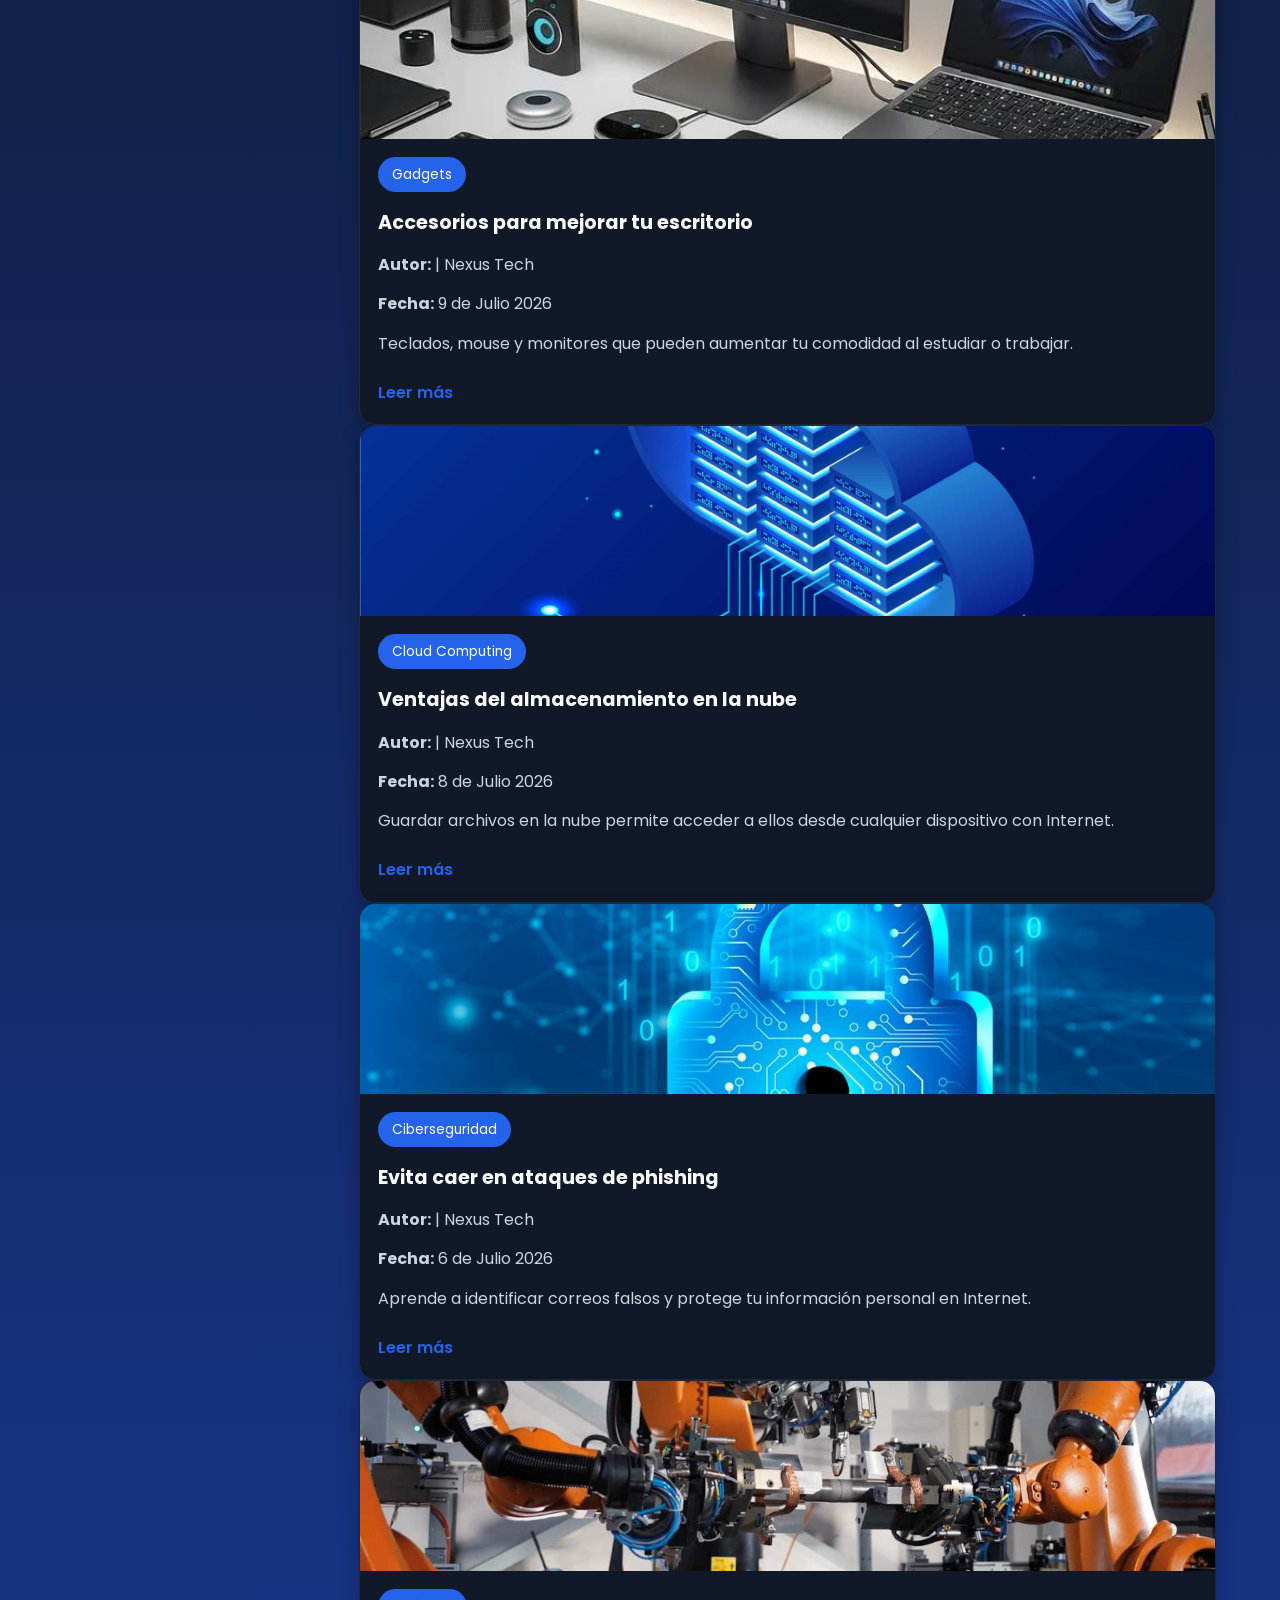
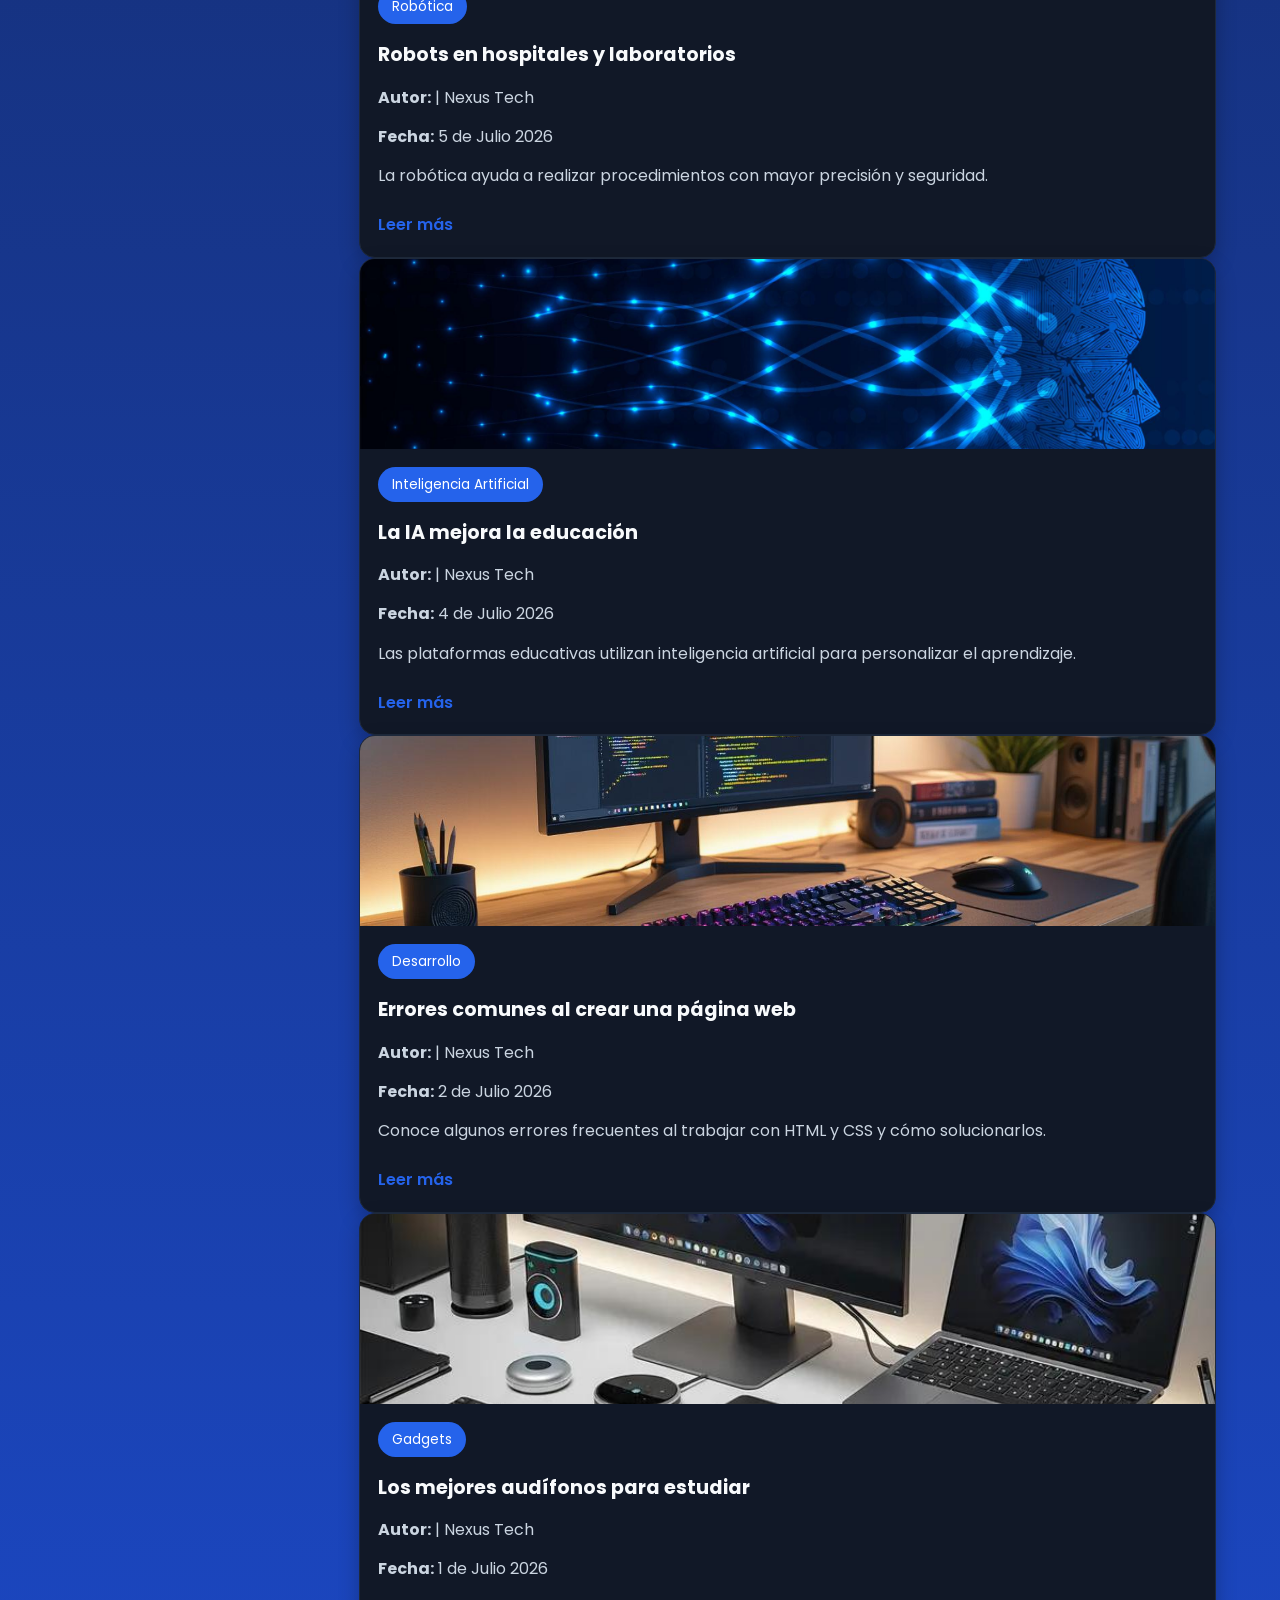
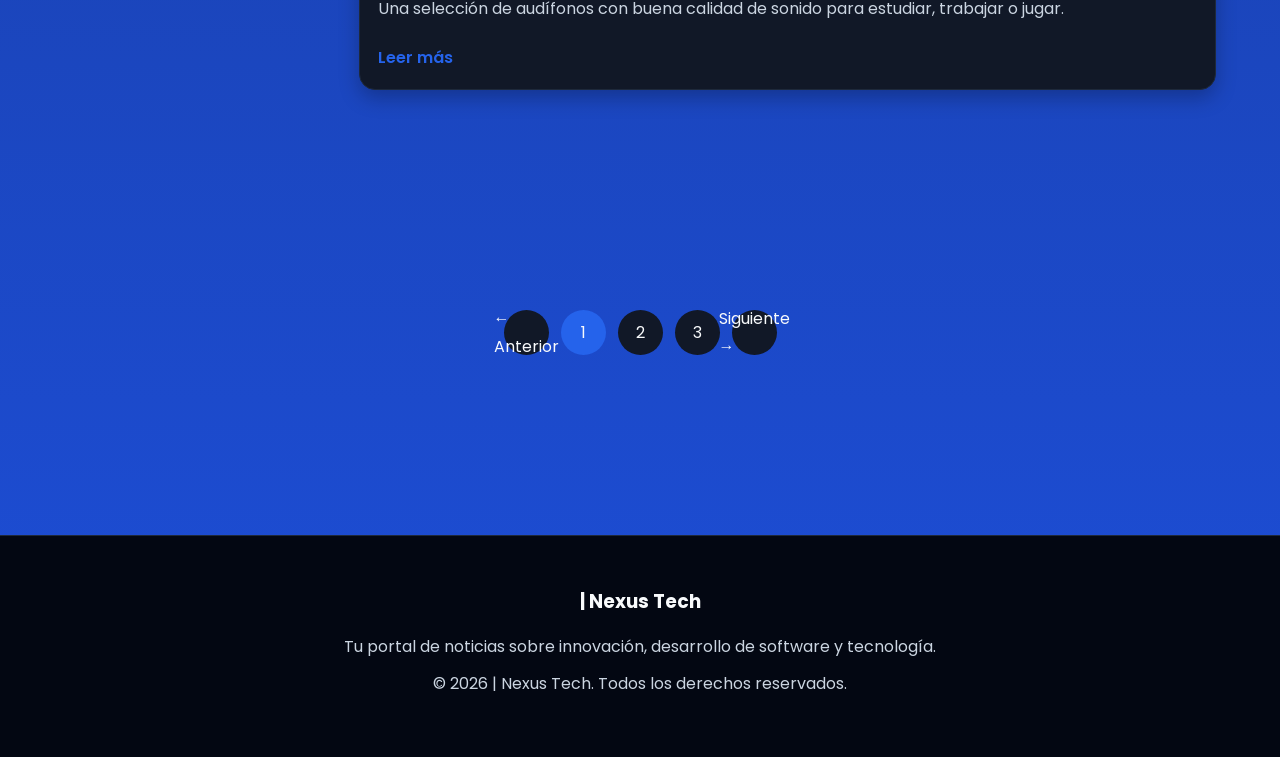
==== commit e43a66c2: "✨ feat(ui): mejorar diseño de categorías, contacto e iconos con ajustes en HTML y CSS" ====
--- a/pages/categorias.html
+++ b/pages/categorias.html
@@ -56,7 +56,7 @@
             <!--ARTÍCULOS 9:0 -->
             <section class="lista-articulos">
                 <h2>Artículos</h2>
-                <div class="grid-categorias">
+                <div class="grid-categorias categorias-grid"></div>
 
                     <!-- Tarjeta 1 -->
                     <article class="tarjeta">
@@ -256,11 +256,18 @@
             </section>
 
             <!-- Paginación -->
-            <section class="paginacion">
+             <section class="paginacion">
+
+                <a href="#">← Anterior</a>
+
                 <a href="#" class="activo">1</a>
+
                 <a href="#">2</a>
+
                 <a href="#">3</a>
+
                 <a href="#">Siguiente →</a>
+
             </section>
 
         </div>
